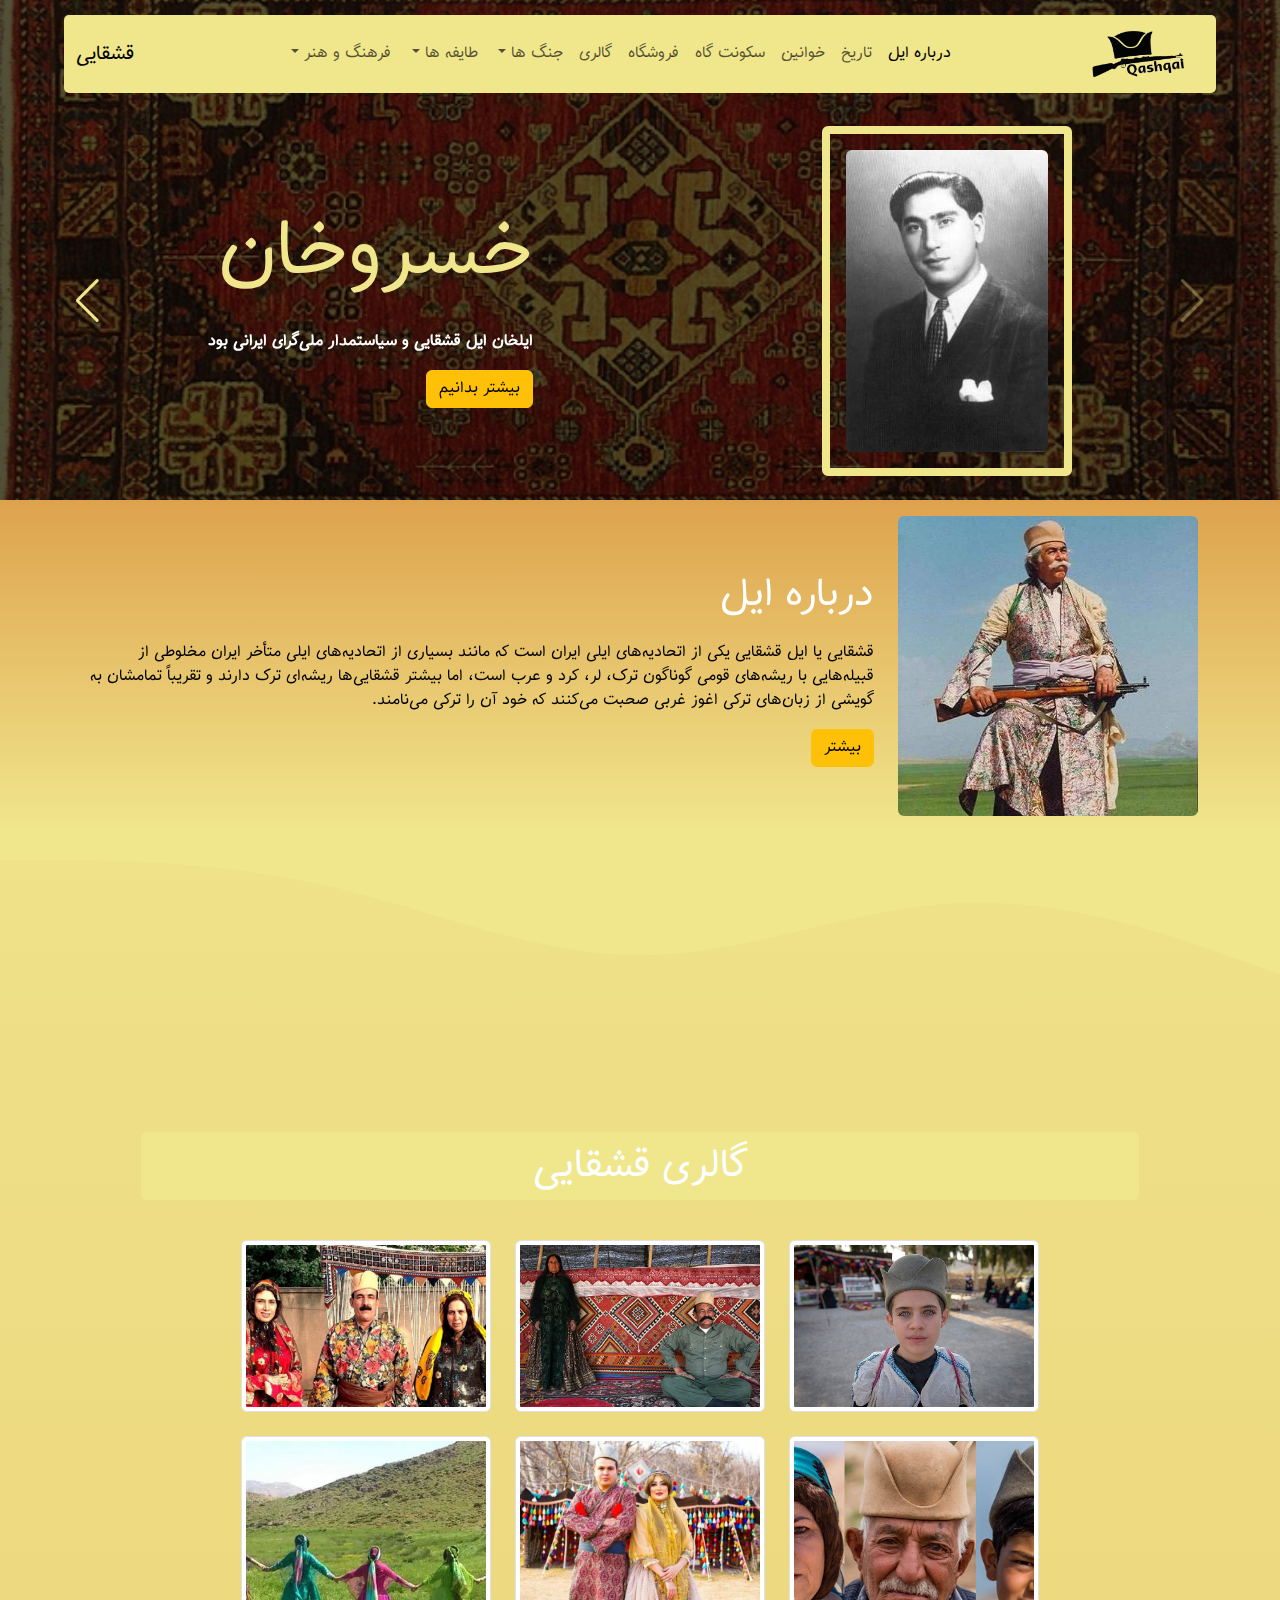
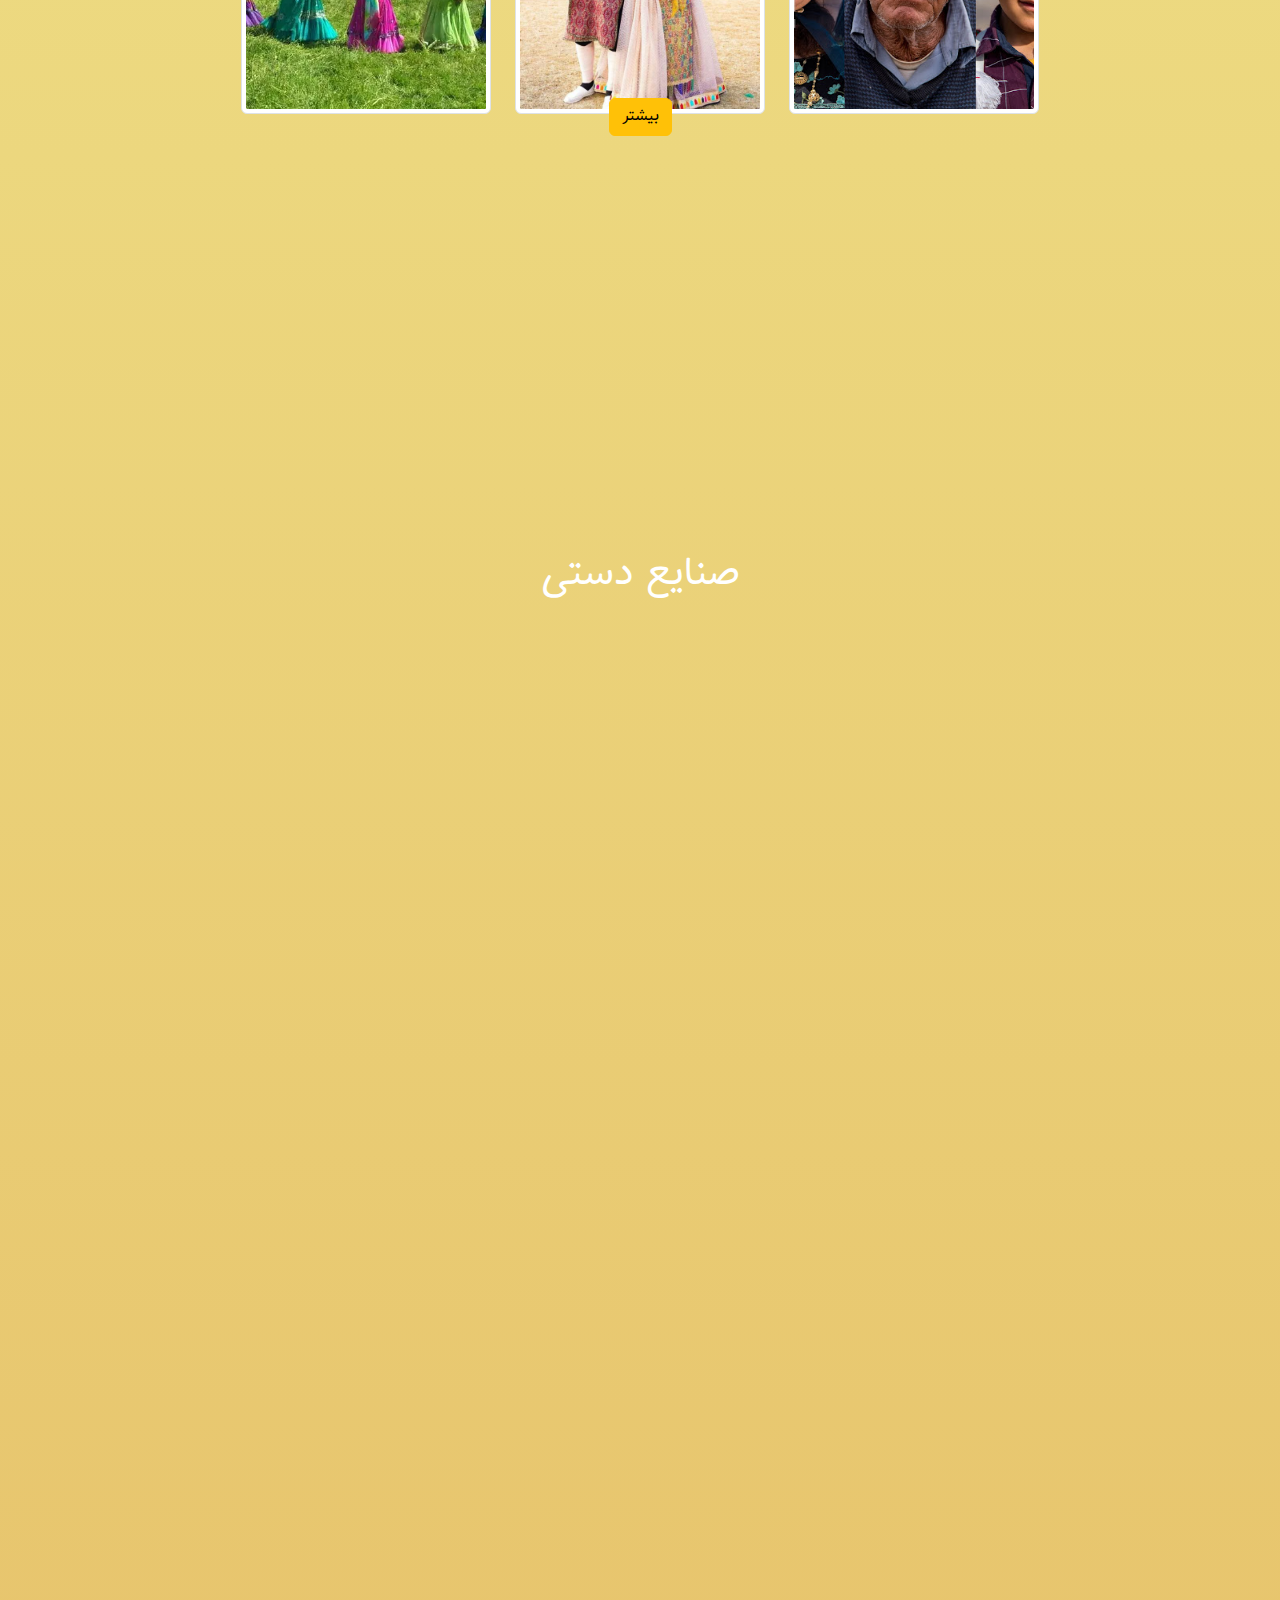
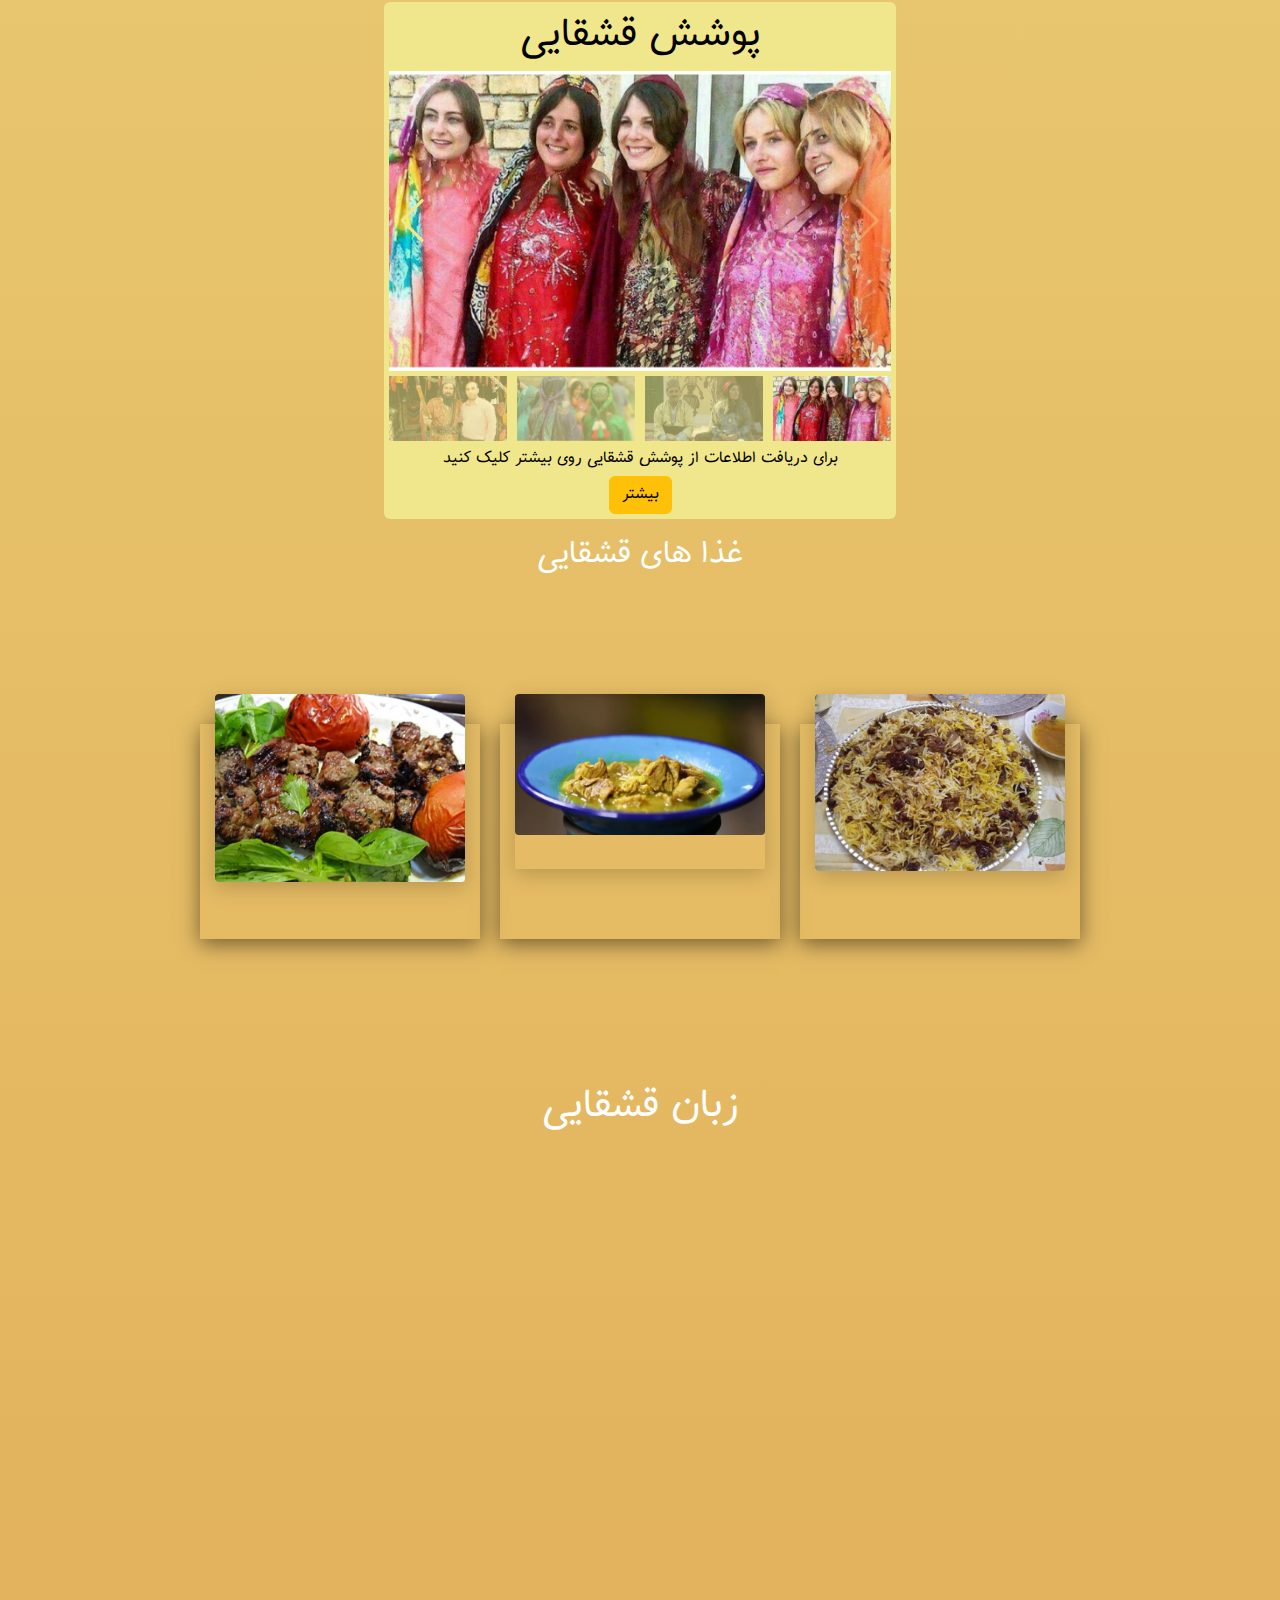
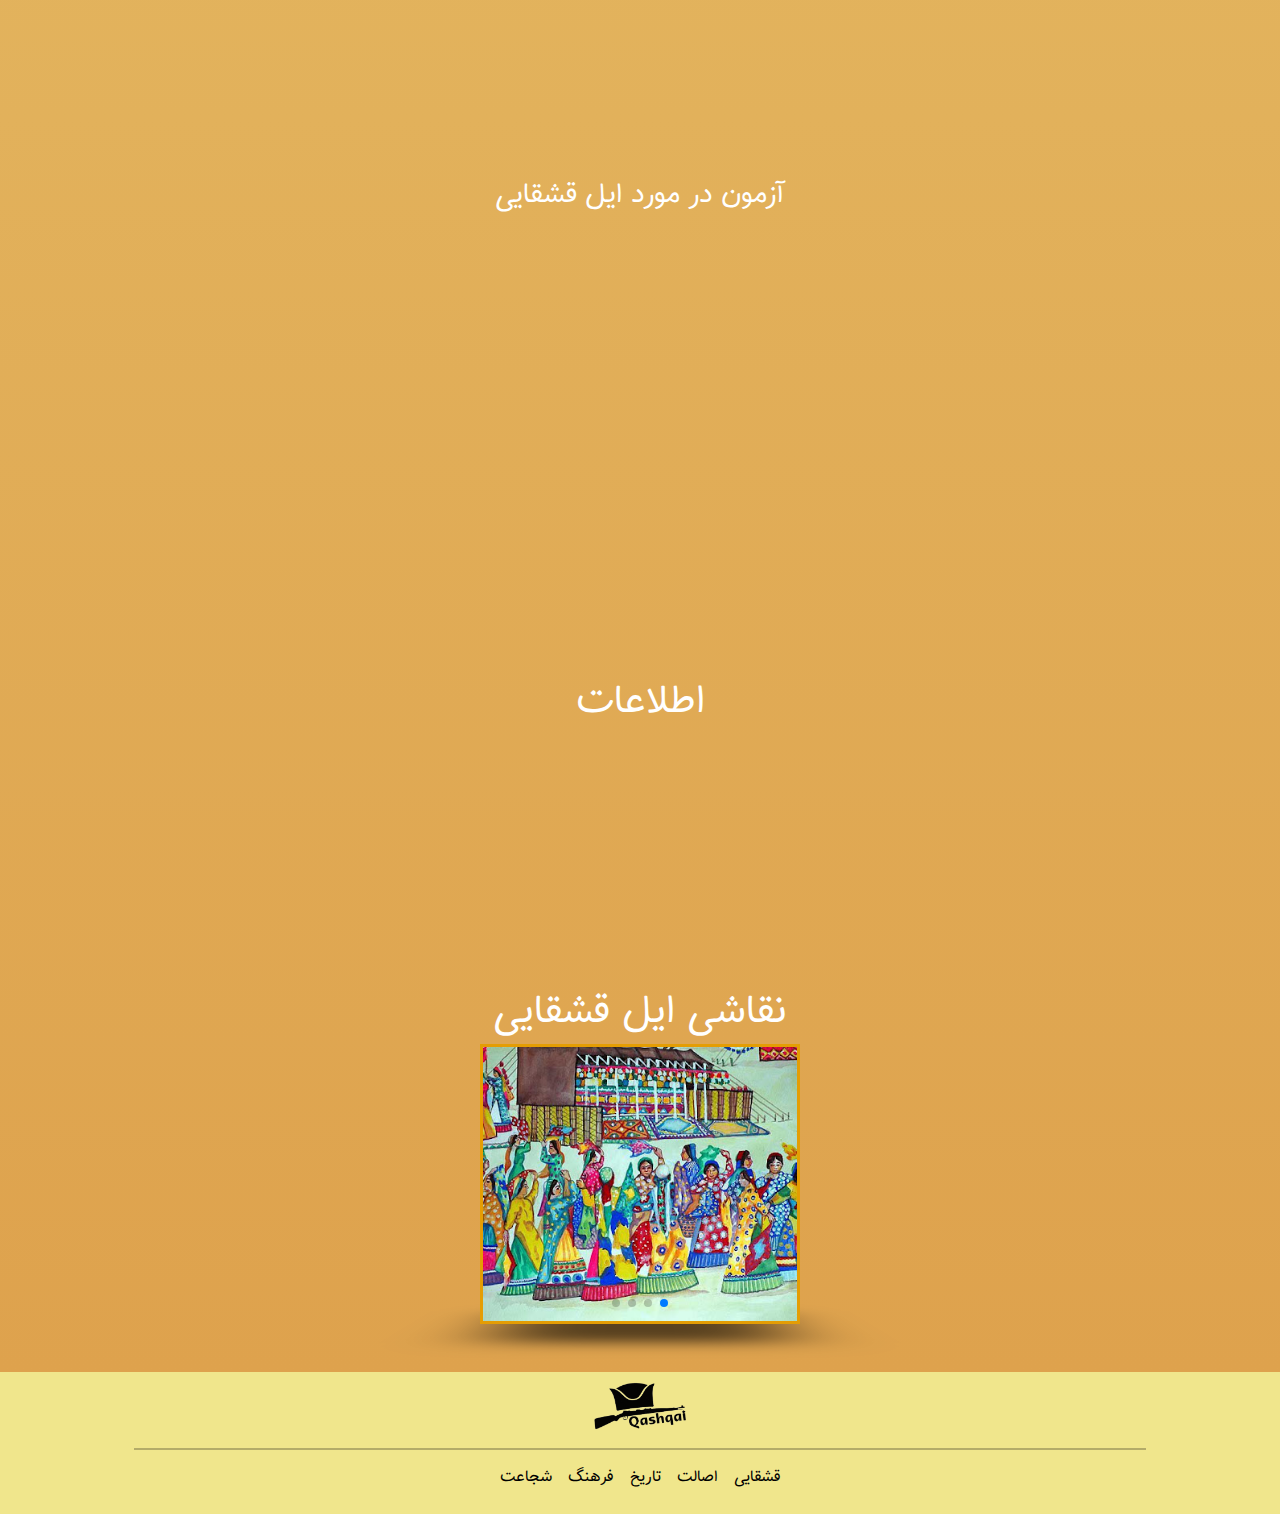
==== index.html @ 352320d5 "first commit" ====
<!DOCTYPE html>
<html lang="en">

<head>
    <meta charset="UTF-8">
    <meta name="viewport" content="width=device-width, initial-scale=1.0">
    <link rel="stylesheet" href="asset/css/lang.css">
    <link href="https://cdn.jsdelivr.net/npm/bootstrap@5.3.2/dist/css/bootstrap.min.css" rel="stylesheet">
    <link rel="stylesheet" href="asset/css/clan.css">
    <link rel="stylesheet" href="https://cdn.jsdelivr.net/npm/swiper@11/swiper-bundle.min.css" />
    <link rel="stylesheet" href="asset/css/main.css">
    <link href="https://unpkg.com/aos@2.3.1/dist/aos.css" rel="stylesheet">
    <link rel="stylesheet" href="asset/css/swiper-box.css">
    <title>Qashaia Blog</title>
    <style>

    </style>
</head>

<body dir="rtl">
    <div class="main d-flex flex-column">
        <header class="d-flex flex-column ">
            <nav class="navbar navbar-expand-lg">
                <div class="container-fluid">
                    <img src="asset/img/logo/nav-logo.png" class="navbar-brand" width="100px" alt="">
                    <button class="navbar-toggler" type="button" data-bs-toggle="offcanvas"
                        data-bs-target="#offcanvasNavbar">
                        <span class="navbar-toggler-icon"></span>
                    </button>
                    <div class="offcanvas offcanvas-end" id="offcanvasNavbar" style="width: 70%;">
                        <div class="offcanvas-header">
                            <h5 class="offcanvas-title">قشقایی</h5>
                            <button type="button" class="btn-close text-reset" data-bs-dismiss="offcanvas"></button>
                        </div>
                        <div class="offcanvas-body">
                            <ul class="navbar-nav justify-content-center flex-grow-1">
                                <li class="nav-item">
                                    <a class="nav-link active" href="#about">درباره ایل</a>
                                </li>
                                <li class="nav-item">
                                    <a class="nav-link" href="#khan">تاریخ</a>
                                </li>
                                <li class="nav-item">
                                    <a class="nav-link" href="#his">خوانین</a>
                                </li>
                                <li class="nav-item">
                                    <a class="nav-link" href="#map">سکونت گاه</a>
                                </li>
                                <li class="nav-item">
                                    <a class="nav-link" href="#map">فروشگاه</a>
                                </li>
                                <li class="nav-item">
                                    <a class="nav-link" href="#map">گالری</a>
                                </li>
                                <li class="nav-item dropdown">
                                    <a class="nav-link dropdown-toggle" href="#" role="button" data-bs-toggle="dropdown"
                                        aria-expanded="false">
                                        جنگ ها
                                    </a>
                                    <ul class="dropdown-menu">
                                        <li><a class="dropdown-item" href="#" data-bs-toggle="modal"
                                                data-bs-target="#myModal" onclick="mp(0)">خیزش پارس‌ها</a></li>
                                        <li><a class="dropdown-item" href="#" data-bs-toggle="modal"
                                                data-bs-target="#myModal" onclick="mp(1)">فتح لیدیه</a></li>
                                        <li><a class="dropdown-item" href="#" data-bs-toggle="modal"
                                                data-bs-target="#myModal" onclick="mp(2)">فتح بابل</a></li>
                                        <li><a class="dropdown-item" href="#" data-bs-toggle="modal"
                                                data-bs-target="#myModal" onclick="mp(3)">حمله به سکاها</a></li>
                                    </ul>
                                </li>
                                <li class="nav-item dropdown">
                                    <a class="nav-link dropdown-toggle" href="#" id="navbarDarkDropdownMenuLink"
                                        role="button" data-bs-toggle="dropdown" aria-expanded="false">
                                        طایفه ها
                                    </a>
                                    <ul class="dropdown-menu" aria-labelledby="navbarDarkDropdownMenuLink">
                                        <li><a class="dropdown-item" href="#">طایفه عمله</a></li>
                                        <li><a class="dropdown-item" href="#">طایفه دره شوری</a></li>
                                        <li><a class="dropdown-item" href="#">طایفه شش بلوکی</a></li>
                                        <li><a class="dropdown-item" href="#">طایفه فارسیمدان</a></li>
                                        <li><a class="dropdown-item" href="#">طایفه کشکولی بزرگ</a></li>
                                        <li><a class="dropdown-item" href="#">طایفه کشکولی کوچک</a></li>
                                        <li><a class="dropdown-item" href="#">طایفه قراچه</a></li>
                                    </ul>
                                </li>
                                <li class="nav-item dropdown">
                                    <a class="nav-link dropdown-toggle" href="#" id="navbarDarkDropdownMenuLink"
                                        role="button" data-bs-toggle="dropdown" aria-expanded="false">
                                        فرهنگ و هنر
                                    </a>
                                    <ul class="dropdown-menu" aria-labelledby="navbarDarkDropdownMenuLink">
                                        <li><a class="dropdown-item" href="#">صنایع دستی</a></li>
                                        <li><a class="dropdown-item" href="#">پوشش</a></li>
                                        <li><a class="dropdown-item" href="#">موسیقی</a></li>
                                        <li><a class="dropdown-item" href="#">غذا</a></li>
                                        <li><a class="dropdown-item" href="#">ادبیات</a></li>
                                    </ul>
                                </li>
                            </ul>

                        </div>
                    </div>
                    <a class="navbar-brand nav_text" href="">قشقایی</a>

                </div>
            </nav>
            <div class="nav_about ">
                <div class="swiper headSwiper">
                    <div class="swiper-wrapper">
                    </div>
                    <div class="swiper-button-next"></div>
                    <div class="swiper-button-prev"></div>
                </div>
            </div>
        </header>
        <article>
            <div class="about container-fluid d-flex justify-content-center p-3 text-white align-items-center gap-4">
                <div data-aos="fade-right" data-aos-duration="3000"
                    class="container d-flex justify-content-center  text-white align-items-center gap-4">
                    <img src="asset/img/bg/aboutPhoto.jpg" width="300px" class="rounded" alt="">
                    <div>
                        <p class="fs-1">درباره ایل</p>
                        <p class="text-black">قشقایی یا ایل قشقایی یکی از اتحادیه‌های ایلی ایران است که مانند بسیاری از
                            اتحادیه‌های ایلی
                            متأخر
                            ایران مخلوطی از قبیله‌هایی با ریشه‌های قومی گوناگون ترک، لر، کرد و عرب است، اما بیشتر
                            قشقایی‌ها
                            ریشه‌ای ترک دارند و تقریباً تمامشان به گویشی از زبان‌های ترکی اغوز غربی صحبت می‌کنند که خود
                            آن
                            را
                            ترکی می‌نامند.</p>
                        <a href="" class="btn btn-warning">بیشتر</a>
                    </div>
                </div>
            </div>
            <svg xmlns="http://www.w3.org/2000/svg" viewBox="0 0 1440 320">
                <path fill="#f0e68c" fill-opacity="1"
                    d="M0,32L60,32C120,32,240,32,360,58.7C480,85,600,139,720,138.7C840,139,960,85,1080,80C1200,75,1320,117,1380,138.7L1440,160L1440,0L1380,0C1320,0,1200,0,1080,0C960,0,840,0,720,0C600,0,480,0,360,0C240,0,120,0,60,0L0,0Z">
                </path>
            </svg>
            <div class="d-flex flex-column align-items-center gap-4 p-3">
                <p class="gallery-text fs-1 text-center text-white p-1 rounded">گالری قشقایی</p>
                <div class="gallery d-flex justify-content-center gap-4 flex-wrap wrap">
                    <img src="asset/img/gallery/img1.jpg" class="img-thumbnail object-fit-cover" width="250px" />
                    <img src="asset/img/gallery/img2.jpg" class="img-thumbnail object-fit-cover" width="250px" />
                    <img src="asset/img/gallery/img3.jpeg" class="img-thumbnail object-fit-cover" width="250px" />
                    <img src="asset/img/gallery/img4.jpg" class="img-thumbnail object-fit-cover" width="250px" />
                    <img src="asset/img/gallery/img5.jpg" class="img-thumbnail object-fit-cover" width="250px" />
                    <img src="asset/img/gallery/img6.webp" class="img-thumbnail object-fit-cover" width="250px" />
                </div>
                <a href="" class="btn btn-warning btnGallery">بیشتر</a>
            </div>
            <div class="rounded d-flex flex-column align-items-center gap-4 p-3">
                <div id="historic" data-aos="fade-down-left"
                    class="container d-flex justify-content-center  text-white align-items-center gap-4">
                    <img src="asset/img/bg/history.gif" width="300px" height="300px" class="rounded object-fit-cover"
                        alt="">
                    <div>
                        <p class="fs-1">تاریخچه قشقایی</p>
                        <p class="text-black">خاستگاه قشقایی‌ها عموماً بر این باورند که اجدادشان به عنوان قراولان لشکر
                            هلاکوخان و تیمور از ترکستان به ایران آمده‌اند. در حالی که ورودشان در زمان مهاجرت‌های بزرگ
                            قبیله‌ای قرن یازدهم میلادی محتمل‌تر است. همه گمانه‌ها در این که ایشان پیش از ورودشان به
                            فارس، مدتی در شمال غربی ایران حضور داشته‌اند متفق‌اند.</p>
                        <a href="" class="btn btn-warning">بیشتر</a>
                    </div>
                </div>
            </div>
            <div class="d-flex flex-column align-items-center gap-4 p-3">
                <p class="fs-1 text-center text-white p-1 rounded">صنایع دستی</p>
                <div class="hands d-flex justify-content-center gap-4 flex-wrap wrap">

                </div>
            </div>
            <section class="" dir="ltr">
                <div class="container py-4" data-aos="flip-down" data-aos-duration="3000">
                    <h1 class="h1 text-center" id="pageHeaderTitle">طایفه ها</h1>

                    <article class="postcard text-black">
                        <a class="postcard__img_link" href="asset/img/bg/amalehPhoto.jpg">
                            <img class="postcard__img" src="asset/img/bg/amalehPhoto.jpg" alt="Image Title" />
                        </a>
                        <div class="postcard__text">
                            <h1 class="postcard__title blue">طایفه عمله</h1>
                            <div class="postcard__subtitle small">
                                <time datetime="2020-05-25 12:00:00">
                                    <i class="fas fa-calendar-alt mr-2"></i>قشقایی با اصالت
                                </time>
                            </div>
                            <div class="postcard__bar"></div>
                            <div class="postcard__preview-txt">طایفه عمله حدود ۱۵۰ سال پیش توسط مرتضی قلی خان قشقایی،
                                ایل بیگی
                                قشقایی‌ها، به وجود آمد. بدین ترتیب که از میان ۶۰ هزار خانوار قشقایی، دو هزار خانوار را
                                که از نظر
                                مالی بالاتر از دیگران بودند انتخاب کرده و آن‌ها را عمله نامید و از این دو هزار خانوار
                                ۲۰۰۰ نفر
                                مسلح، زبده و آماده تدارک دید که گارد جاویدان قشقایی نام داشت.</div>
                            <ul class="postcard__tagbox">
                                <li class="tag__item"><i class="fas fa-tag mr-2"></i>توضیح</li>
                                <li class="tag__item"><i class="fas fa-clock mr-2"></i>وبلاگ</li>
                                <li class="tag__item play">
                                    <a href="#"><i class="fas fa-play mr-2"></i>بیشتر</a>
                                </li>
                            </ul>
                        </div>
                    </article>
                </div>
            </section>
            <div class="cloth rounded d-flex flex-column align-items-center justify-content-center">
                <p class="h1 text-black p-1 text-center">پوشش قشقایی</p>
                <div class="swiper clothesSwiper">
                    <div class="swiper-wrapper">
                        <div class="swiper-slide">
                            <img src="asset/img/cloth/wemon1.jpg" />
                        </div>
                        <div class="swiper-slide">
                            <img src="asset/img/cloth/both1.jpg" />
                        </div>
                        <div class="swiper-slide">
                            <img src="asset/img/cloth/wemon2.jpg" />
                        </div>
                        <div class="swiper-slide">
                            <img src="asset/img/cloth/men2.jpg" />
                        </div>
                        <div class="swiper-slide">
                            <img src="asset/img/cloth/men1.jpg" />
                        </div>
                        <div class="swiper-slide">
                            <img src="asset/img/cloth/men4.jpg" />
                        </div>
                        <div class="swiper-slide">
                            <img src="asset/img/cloth/men3.jpg" />
                        </div>
                        <div class="swiper-slide">
                            <img src="asset/img/cloth/wemon5.jpg" />
                        </div>
                        <div class="swiper-slide">
                            <img src="asset/img/cloth/both2.jpg" />
                        </div>
                        <div class="swiper-slide">
                            <img src="asset/img/cloth/wemon3.jpg" />
                        </div>
                    </div>
                    <div class="swiper-button-next"></div>
                    <div class="swiper-button-prev"></div>
                </div>
                <div thumbsSlider="" class="swiper swiperThum">
                    <div class="swiper-wrapper">
                        <div class="swiper-slide">
                            <img src="asset/img/cloth/wemon1.jpg" />
                        </div>
                        <div class="swiper-slide">
                            <img src="asset/img/cloth/both1.jpg" />
                        </div>
                        <div class="swiper-slide">
                            <img src="asset/img/cloth/wemon2.jpg" />
                        </div>
                        <div class="swiper-slide">
                            <img src="asset/img/cloth/men2.jpg" />
                        </div>
                        <div class="swiper-slide">
                            <img src="asset/img/cloth/men1.jpg" />
                        </div>
                        <div class="swiper-slide">
                            <img src="asset/img/cloth/men4.jpg" />
                        </div>
                        <div class="swiper-slide">
                            <img src="asset/img/cloth/men3.jpg" />
                        </div>
                        <div class="swiper-slide">
                            <img src="asset/img/cloth/wemon5.jpg" />
                        </div>
                        <div class="swiper-slide">
                            <img src="asset/img/cloth/both2.jpg" />
                        </div>
                        <div class="swiper-slide">
                            <img src="asset/img/cloth/wemon3.jpg" />
                        </div>
                    </div>
                </div>
                <p class="h6 mt-2 text-black">برای دریافت اطلاعات از پوشش قشقایی روی بیشتر کلیک کنید</p>
                <a href="" class="btn btn-warning ">بیشتر</a>
            </div>
            <p class="h2 text-center mt-3">غذا های قشقایی</p>
            <div class="container foodCon d-flex  align-items-center justify-content-center  flex-wrap">
                <div class="cards d-flex  flex-column">
                    <div class='imgContainer'>
                        <img src='asset/img/food/laiPolo.jpg'>
                    </div>
                    <div class="content">
                        <h2>لایی پلو</h2>
                        <p>لای پلو قشقایی یکی از پلو های بسیار خوشمزه و سنتی ایرنی اصیل می باشد که می توانید به سادگی در
                            خانه تهیه کنید. شما می توانید برای تهیه این پلو می توانید از قسمت های مختلف گوشت استفاده
                            کنید و آن راحتی برای تنوع غذایی تهیه کنید.</p>
                        <a href="" class="btn btn-warning">بیشتر</a>
                    </div>
                </div>
                <div class="cards d-flex  flex-column">
                    <div class='imgContainer'>
                        <img src='asset/img/food/bozGhormeh.jpg'>
                    </div>
                    <div class="content">
                        <h2>بوز قرمه</h2>
                        <p>بوز قورمه یک غذای سنتی ایل قشقایی است که به طور کامل از گروشت گوسفند یا بز (کهره یا بره) پخته
                            می‌شود. این غذای سنتی در واقه یک غذای اشرافی به حساب می‌آید و در مراسم مهم طبخ می‌گردد.
                        </p>
                        <a href="" class="btn btn-warning">بیشتر</a>
                    </div>
                </div>
                <div class="cards d-flex  flex-column">
                    <div class='imgContainer'>
                        <img src='asset/img/food/alaSikh.jpg'>
                    </div>
                    <div class="content">
                        <h2>الا سیخ</h2>
                        <p>این کباب که معمولا گوشت بره و بعضا بزغاله را به صورت کنجه های ریز در می اورند و بر روی زغال
                            طبخ می کنند و بعد از اینکه گوشتها تا حدودی پختند یه لایه نازک چربی هم بر روی سیخ می کشند</p>
                        <a href="" class="btn btn-warning">بیشتر</a>
                    </div>
                </div>
            </div>
            <p class="h1 text-center">زبان قشقایی</p>
            <div class="wraps animate pop" dir="ltr" data-aos="fade-up" data-aos-duration="2000">
                <div class="overlay">
                    <div class="overlay-content animate slide-left delay-2">
                        <h1 class="animate slide-left pop delay-4 h2">قشقایی</h1>
                        <p class="animate slide-left pop delay-5" style="color: white; margin-bottom: 2.5rem;">قشقایی
                            <em>دیلی</em>
                        </p>
                    </div>
                    <div class="image-content animate slide delay-5"></div>
                    <div class="dots animate">
                        <div class="dot animate slide-up delay-6"></div>
                        <div class="dot animate slide-up delay-7"></div>
                        <div class="dot animate slide-up delay-8"></div>
                    </div>
                </div>
                <div class="text text-black" dir="rtl">
                    <p>
                        <span class="h4">زبان قشقایی</span>
                        <br>
                        زبان قشقایی، زبانی از شاخه اوغوز جنوبی خانواده زبان‌های ترکی است که قشقایی‌ها بدان گفتگو
                        می‌کنند.[۱] کوالسکی این زبان را نزدیک‌ترین زبان به ترکی خراسانی و ترکی آذربایجانی دانسته‌است.
                        این موضوع به شکل‌های گوناگون توسط آنه ماری ون‌گابن و گرهارد دوئرفر نیز بیان شده‌است اما کی.اچ.
                        منگز این زبان را بیشتر به ترکی عثمانی شبیه می‌داند.

                        در قشقایی مصوت‌های i, e, ä, a, å, ï, u, ü, o, ö و صامت‌های p, b, m, f, v, t, d, n, s, z, š, ž,
                        č, ۳˘, k, g, q, γ, χ, ŋ, l, r, h موجودند. در واژگان قشقایی تأثیر زبان فارسی مشخص است، در متون
                        جمع‌آوری شده توسط دوئرفر و همکارانش از فیروزآباد دخیل‌های فراوان عربی دیده می‌شود. واژگان حکومتی
                        و نظامی مانند پاسبان، پیکان و شاه بیشتر از فارسی وارد این زبان شده‌اند. قاموس دینی بیشتر ریشه
                        عربی دارد اما از فارسی وارد این زبان شده‌اند و ویژگی‌های فارسی‌شان را حفظ کرده‌اند. واژگان پزشکی
                        نیز تحت تأثیر فارسی است مانند بیمار، درد و دارو.
                    </p>
                    <p>
                        <span class="h4">گویش وران قشقایی</span>
                        <br>
                        دانشنامه اتنولوگ در سال ۲۰۱۶ میلادی سخنوران زبان قشقایی را حدود ۹۵۹ هزار نفر تخمین زده است.[۳]
                        در سال ۱۹۸۶ کتابخانه کنگره سخنوران قشقایی را حدود نیم میلیون نفر برآورد کرده است.[۴] در آخرین
                        سرشماری جمعیت عشایری سازمان آمار ایران در سال ۱۳۸۷ جمعیت قشقایی‌های کوچرو مستقر در استان‌های
                        فارس، بوشهر، اصفهان و چهارمحال و بختياري، ۱۱۲ هزار و ۴۳۰ نفر برآورد شده است.[۵]

                        بنا به یک پژوهش، در فیروزآباد افراد قشقایی در همه سنین از زبان مادری در حوزه‌های دوستانه و
                        خانوادگی استفاده می‌نمایند، اما در شیراز افراد زیر بیست سال خانواده‌های ترک‌زبان تمایل چندانی به
                        استفاده از زبان مادری ندارند. در شیراز در حوزه‌های مختلف، زبان غالب فارسی است و در موقعیت‌های
                        غیررسمی در بعضی از مواقع زبان مادری استفاده می‌شود، در صورتی که در فیروزآباد در شرایط مشابه ترکی
                        ترجیح داده می‌شود. ترکی در شیراز به‌شدت تحت تأثیر فارسی است و زبان قشقایی در میان جوانان به
                        تدریج در حال از دست دادن کاربری‌اش است
                    </p>
                    <p>
                        <span class="h4">منطقه گویشوران</span>
                        <br>
                        ١- استان فارس به عنوان مرکز ایل قشقایی شامل شهرهای: فیروزآباد، شیراز، آباده، اقلید، مرودشت،
                        خرم‌بید، سپیدان، زرین‌دشت، کوهچنار، کوار، فراشبند، قیر و کارزین، خنج، کازرون، و بخش‌هایی از
                        ممسنی[۷]، لارستان و لامرد
                        <br>
                        ٢- استان چهارمحال و بختیاری شامل شهرهای: شهرکیان، طاقانک، بارده، بن، سامان، هوره، یان چشمه،
                        سفیددشت، فرادنبه، بلداجی، سودجان، جونقان ، نقنه و هرچگان
                        <br>
                        ٣-استان اصفهان شامل شهرهای: زرین شهر، چادگان، سمیرم، دهاقان، فتح‌آباد و شهرضا
                        <br>
                        ٤-استان خوزستان:بخشی از هفتکل
                        <br>
                        ٥-استان کهگیلویه و بویراحمد.بخشی از گچساران
                        <br>
                        ٦-استان بوشهر: بخشی دشتستان، دشتی[۸]
                        <br>
                        ٧-استان مرکزی :بخشی شازند
                    </p>
                </div>
            </div>
            <div>
                <p class="h3 text-center">آزمون در مورد ایل قشقایی</p>
                <quiz-box data-aos="zoom-out-down" data-aos-anchor-placement="top-center"
                    data-aos-duration="3000"></quiz-box>
            </div>
            <div class="p-2">
                <p class="h1 text-center">اطلاعات</p>
                <div class="container boxNum p-3 mb-3 mt-3 d-flex justify-content-around flex-wrap rounded"
                    data-aos="zoom-out-down" dir="ltr">
                    <num-box img="asset/img/icon/icons8-population-64.png" title="جمعیت" num="2,000,000"></num-box>
                    <num-box img="asset/img/icon/speakers.png" title="سخنوران" num="1,000,000"></num-box>
                    <num-box img="asset/img/icon/ashayer.png" title="عشایر" num="60,000"></num-box>
                    <num-box img="asset/img/icon/family.png" title="خانوار" num="400,000"></num-box>
                </div>
            </div>
            <div class="art pb-5">
                <p class="h1 text-center mb-2">نقاشی ایل قشقایی</p>
                <div class="swiper swiperBox">
                    <div class="swiper-wrapper">
                        <div class="swiper-slide">
                            <img src="asset/img/art/img1.jpg" />
                        </div>
                        <div class="swiper-slide">
                            <img src="asset/img/art/img2.jpg" />
                        </div>
                        <div class="swiper-slide">
                            <img src="asset/img/art/img3.jpg" />
                        </div>
                        <div class="swiper-slide">
                            <img src="asset/img/art/img4.jpg" />
                        </div>
                    </div>
                    <div class="swiper-pagination"></div>
                </div>
            </div>
        </article>


        <footer class="d-flex flex-column justify-content-center align-items-center p-2">
            <img src="asset/img/logo/nav-logo.png" width="100px" alt="">
            <hr width="80%" style=" border: 1px solid black;">
            <div class="d-flex justify-content-center flex-wrap text-black gap-3">
                <p>قشقایی</p>
                <p>اصالت</p>
                <p>تاریخ</p>
                <p>فرهنگ</p>
                <p>شجاعت</p>
            </div>
        </footer>


    </div>
    <script type="module" src="asset/js/api.js"></script>
    <script type="module" src="asset/js/script.js"></script>
    <script src="https://cdn.jsdelivr.net/npm/swiper@11/swiper-bundle.min.js"></script>
    <script src="https://cdn.jsdelivr.net/npm/bootstrap@5.3.2/dist/js/bootstrap.bundle.min.js"></script>
    <script src="https://unpkg.com/aos@2.3.1/dist/aos.js"></script>
    <script>
        AOS.init();
        let swiperBox = new Swiper(".swiperBox", {
            effect: "cube",
            autoplay: {
                delay: 4000,
                disableOnInteraction: false,
            },
            grabCursor: true,
            cubeEffect: {
                shadow: true,
                slideShadows: true,
                shadowOffset: 20,
                shadowScale: 0.94,
            },
            pagination: {
                el: ".swiper-pagination",
            },
        });
        let clothThumb = new Swiper(".swiperThum", {
            spaceBetween: 10,
            slidesPerView: 4,
            freeMode: true,
            watchSlidesProgress: true,
        });
        let clothSwiper = new Swiper(".clothesSwiper", {
            spaceBetween: 10,
            navigation: {
                nextEl: ".swiper-button-next",
                prevEl: ".swiper-button-prev",
            },
            thumbs: {
                swiper: clothThumb,
            },
        });
        let swiper = new Swiper(".headSwiper", {
            centeredSlides: true,
            autoplay: {
                delay: 4000,
                disableOnInteraction: false,
            },
            slidesPerView: 1,
            keyboard: {
                enabled: true,
            },

            navigation: {
                nextEl: ".swiper-button-next",
                prevEl: ".swiper-button-prev",
            },
            grabCursor: true,
        });
    </script>
</body>

</html>
---- asset/css/lang.css ----
.wraps h1 {
    
    text-align: center;
    color: white;
}

.wraps p {
    font-size: max(10pt, 2.5vmin);
    line-height: 1.4;
    color: #0e390e;
    margin-bottom: 1.5rem;
}

.wraps {
    display: flex;
    flex-wrap: nowrap;
    justify-content: space-between;
    width: 85vmin;
    height: 65vmin;
    margin: 2rem auto;
    border: 8px solid;
    border-image: linear-gradient(-50deg,
            rgba(222, 162, 77, 1),
            #f0e68c,
            #e2d450,
            rgba(222, 162, 77, 1),
            rgb(255, 232, 158),
            #f0e68c,
            rgba(222, 162, 77, 1)) 1;
    transition: 0.3s ease-in-out;
    position: relative;
    overflow: hidden;
}

.overlay {
    position: relative;
    display: flex;
    width: 100%;
    height: 100%;
    padding: 1rem 0.75rem;
    background: #db9d29;
    transition: 0.4s ease-in-out;
    z-index: 1;
}

.overlay-content {
    display: flex;
    flex-direction: column;
    justify-content: space-between;
    width: 15vmin;
    height: 100%;
    padding: 0.5rem 0 0 0.5rem;
    border: 3px solid;
    border-image: linear-gradient(to bottom,
            #fff645 5%,
            #e2d450 35% 65%,
            #fff645 95%) 0 0 0 100%;
    transition: 0.3s ease-in-out 0.2s;
    z-index: 1;
}

.image-content {
    position: absolute;
    top: 0;
    right: 0;
    width: 60vmin;
    height: 100%;
    background-image: url("../img/bg/langBg.jpg");

    background-size: cover;
    transition: 0.3s ease-in-out;
    /* border: 1px solid green; */
}

.inset {
    max-width: 50%;
    margin: 0.25em 1em 1em 0;
    border-radius: 0.25em;
    float: left;
}

.dots {
    position: absolute;
    bottom: 1rem;
    right: 2rem;
    display: flex;
    flex-direction: row;
    justify-content: space-around;
    align-items: center;
    width: 55px;
    height: 4vmin;
    transition: 0.3s ease-in-out 0.3s;
}

.dot {
    width: 14px;
    height: 14px;
    background: yellow;
    border: 1px solid #f0e68c;
    border-radius: 50%;
    transition: 0.3s ease-in-out 0.3s;
}

.text {
    position: absolute;
    top: 0;
    right: 0;
    width: 60vmin;
    height: 100%;
    padding: 3vmin 4vmin;
    background: #fff;
    box-shadow: inset 1px 1px 15px 0 rgba(0 0 0 / 0.4);
    overflow-y: scroll;
}

.wraps:hover .overlay {
    transform: translateX(-60vmin);
}

.wraps:hover .image-content {
    width: 30vmin;
}

.wraps:hover .overlay-content {
    border: none;
    transition-delay: 0.2s;
    transform: translateX(60vmin);
}

.wraps:hover .dots {
    transform: translateX(1rem);
}

.wraps:hover .dots .dot {
    background: white;
}

/* Animations and timing delays */
.animate {
    animation-duration: 0.7s;
    animation-timing-function: cubic-bezier(0.26, 0.53, 0.74, 1.48);
    animation-fill-mode: backwards;
}

/* Pop In */
.pop {
    animation-name: pop;
}

@keyframes pop {
    0% {
        opacity: 0;
        transform: scale(0.5, 0.5);
    }

    100% {
        opacity: 1;
        transform: scale(1, 1);
    }
}

/* Slide In */
.slide {
    animation-name: slide;
}

@keyframes slide {
    0% {
        opacity: 0;
        transform: translate(4em, 0);
    }

    100% {
        opacity: 1;
        transform: translate(0, 0);
    }
}

/* Slide Left */
.slide-left {
    animation-name: slide-left;
}

@keyframes slide-left {
    0% {
        opacity: 0;
        transform: translate(-40px, 0);
    }

    100% {
        opacity: 1;
        transform: translate(0, 0);
    }
}

.slide-up {
    animation-name: slide-up;
}

@keyframes slide-up {
    0% {
        opacity: 0;
        transform: translateY(3em);
    }

    100% {
        opacity: 1;
        transform: translateY(0);
    }
}

@media screen and (max-width: 769px) {
    .wraps {
        width: 95%;
    }

    .wraps:hover .overlay-content {
        width: 20%;
    }
}
---- asset/css/clan.css ----
/* This pen */
body {

  font-size: 16px;
  color: #ffffff;
  text-rendering: optimizeLegibility;
  font-weight: initial;
}



a,
a:hover {
  text-decoration: none;
  transition: color 0.3s ease-in-out;
}

#pageHeaderTitle {
  margin: 2rem 0;
  text-transform: uppercase;
  text-align: center;
  font-size: 2.5rem;
}

.postcard {
  display: flex;
  flex-wrap: wrap;
  box-shadow: 0 4px 21px -12px rgba(0, 0, 0, 0.66);
  border-radius: 10px;
  margin: 0 0 2rem 0;
  overflow: hidden;
  position: relative;
  color: #ffffff;
}

.postcard .t-dark {
  color: #18151f;
}

.postcard a {
  color: inherit;
}

.postcard h1,
.postcard .h1 {
  margin-bottom: 0.5rem;
  font-weight: 500;
  line-height: 1.2;
}

.postcard .small {
  font-size: 80%;
}

.postcard .postcard__title {
  font-size: 1.75rem;
}

.postcard .postcard__img {
  max-height: 180px;
  width: 100%;
  object-fit: cover;
  position: relative;
}

.postcard .postcard__img_link {
  display: contents;
}

.postcard .postcard__bar {
  width: 50px;
  height: 10px;
  margin: 10px 0;
  border-radius: 5px;
  /* background-color: #424242; */
  transition: width 0.2s ease;
}

.postcard .postcard__text {
  padding: 1.5rem;
  position: relative;
  display: flex;
  flex-direction: column;
  direction: rtl;
}

.postcard .postcard__preview-txt {
  overflow: hidden;
  text-overflow: ellipsis;
  text-align: justify;
  height: 100%;
}

.postcard .postcard__tagbox {
  display: flex;
  flex-flow: row wrap;
  font-size: 14px;
  margin: 20px 0 0 0;
  padding: 0;
  justify-content: center;
}

.postcard .postcard__tagbox .tag__item {
  display: inline-block;
  background: rgba(83, 83, 83, 0.4);
  border-radius: 3px;
  padding: 2.5px 10px;
  margin: 0 5px 5px 0;
  cursor: default;
  user-select: none;
  transition: background-color 0.3s;
}

.postcard .postcard__tagbox .tag__item:hover {
  background-color: #f0e68c;
}

.postcard::before {
  content: "";
  position: absolute;
  top: 0;
  right: 0;
  bottom: 0;
  left: 0;
  background: #f0e68c;
  /* background-image: linear-gradient(-70deg, #424242, transparent 50%); */
  opacity: 1;
  border-radius: 10px;
}

.postcard:hover .postcard__bar {
  width: 100px;
}

@media screen and (min-width: 769px) {
  .postcard {
    flex-wrap: inherit;
  }

  .postcard .postcard__title {
    font-size: 2rem;
  }

  .postcard .postcard__tagbox {
    justify-content: start;
  }

  .postcard .postcard__img {
    max-width: 300px;
    max-height: 100%;
    transition: transform 0.3s ease;
  }

  .postcard .postcard__text {
    padding: 3rem;
    width: 100%;
  }

  .postcard .media.postcard__text:before {
    content: "";
    position: absolute;
    display: block;
    background-color: transparent;
    top: -20%;
    height: 130%;
    width: 55px;
  }

  .postcard:hover .postcard__img {
    transform: scale(1.1);
  }

  .postcard:nth-child(2n+1) {
    flex-direction: row;
  }

  .postcard:nth-child(2n+0) {
    flex-direction: row-reverse;
  }

  .postcard:nth-child(2n+1) .postcard__text::before {
    left: -12px !important;
    transform: rotate(4deg);
  }

  .postcard:nth-child(2n+0) .postcard__text::before {
    right: -12px !important;
    transform: rotate(-4deg);
  }
}

@media screen and (min-width: 1024px) {
  .postcard__text {
    padding: 2rem 3.5rem;
  }

  .postcard__text:before {
    content: "";
    position: absolute;
    display: block;
    top: -20%;
    height: 130%;
    width: 55px;
    background: #f0e68c;
    z-index: 100;
  }

}

.postcard__bar {
  background-color: rgba(222, 162, 77, 1);
}
---- asset/css/main.css ----
@font-face {
    font-family: tanha;
    src: url(../font/Tanha.woff);
}

* {
    font-family: tanha;
    margin: 0;
    padding: 0;

}
body{
    overflow-x: hidden;
}
.boxNum{
    background-color: #f0e68c;
}
.jumbotron {
    color: #2c3e50;
    background-color: #ecf0f1;
    border: 1px solid #D6DBDF;
    margin-top: 10px;
}

article {
    background: linear-gradient(180deg, rgba(240, 230, 140, 1) 0%, rgba(222, 162, 77, 1) 100%);
}

.btnGallery {
    position: relative;
    top: -40px;
}

.gallery-text {
    width: 80%;
    background: #f0e68c;
}

.HandicraftsCard {
    background-color: #f0e68c;
}

.HandicraftsCards {
    width: 18rem;
}

.gallery {
    position: relative;
    width: 80%;
}

header {
    height: 500px;
    width: 100%;
    background-color: #53513a;
    background-image: url(../img/bg/carpet.jpg);
    background-blend-mode: multiply;
    background-position: center;
    background-size: cover;
}

nav {
    border-radius: 5px;
    width: 90%;
    background: #f0e68c;
    margin: auto;
    margin-top: 15px;
}

.about {
    background: linear-gradient(180deg, rgba(222, 162, 77, 1) 0%, rgba(240, 230, 140, 1) 100%);
}

.main{
    width: 100%;
    overflow-x: hidden;
}

.nav_about {
    width: 90%;
    margin: auto;
}

.nav_photo {
    width: 250px;
    height: 350px;
    border: 8px solid #f0e68c;
}

footer{
    background-color: #f0e68c;
}
.nav_photo img {
    object-fit: cover;
}

.header-info p {
    color: #f0e68c;
    font-size: 80px;
}

.swiper {
    width: 100%;
}

.swiper-wrapper {
    width: 100%;
}

.swiper-slide {
    width: 100%;
}

.swiper-button-prev {
    color: #f0e68c;
}

.swiper-button-next {
    color: #f0e68c;
}

.dropdown ul {
    background: #f0e68c;
    color: black;
}

/* .swiper-slide {
    text-align: center;
    font-size: 18px;
    background: #fff;
    display: flex;
    justify-content: center;
    align-items: center;
} */

.swiper-slide img {
    display: block;
    width: 100%;
    height: 100%;
    object-fit: cover;
}

.swiper-slide {
    background-size: cover;
    background-position: center;
}

.clothesSwiper {
    background: #f0e68c;
    height: 300px;
    width: 100%;
}

.cloth {
    margin: auto;
    margin-bottom: 15px;
    padding: 5px;
    background: #f0e68c;
    width: 40%;
}

.swiperThum {
    height: 70px;
    box-sizing: border-box;
    padding: 5px 0px 0px 0;
    background: #f0e68c;
}

.swiperThum .swiper-slide {
    width: 25%;
    height: 100%;
    opacity: 0.4;
}

.swiperThum .swiper-slide-thumb-active {
    opacity: 1;
}

.swiper-slide img {
    display: block;
    width: 100%;
    height: 100%;
    object-fit: cover;
}

.foodCon .cards {
    max-width: 300px;
    height: 215px;
    margin: 30px 10px;
    padding: 20px 15px;
    box-shadow: 0 5px 20px rgba(0, 0, 0, 0.5);
    transition: 0.3s ease-in-out;
}

.foodCon {
    position: relative;
  height: 500px;
  
}

.cards {
    position: relative;
}

.foodCon .cards:hover {
    height: 450px;
}

.foodCon .cards .imgContainer {
    position: relative;
    width: 250px;
    height: 250px;
    top: -50px;
    z-index: 1;
    box-shadow: 0 5px 20px rgba(0, 0, 0, 0.2);
}

.foodCon .cards .imgContainer img {
    max-width: 100%;
    border-radius: 4px;
}

.foodCon .cards .content {
    position: relative;
    margin-top: -140px;
    padding: 10px 15px;
    text-align: center;
    color: #111;
    display: none;
    opacity: 0;
    pointer-events: none;
    transition: 0.3s ease-in-out;
}

.foodCon .cards:hover .imgContainer {
    left: -10px;
}

.foodCon .cards:hover .content {
    display: block;
    opacity: 1;
    margin-top: -40px;
    transition-delay: 0.3s;
}

@media (max-width: 330px) {
    
    .container .cards .imgContainer {
        left: -2px;
    }
}

@media screen and (max-width: 850px) {
    .swiperThum {
        height: 40px;
    }
    .foodCon{
        height: auto;
        padding: 15px 0px;
    }
    .cloth {
        width: 95%;
    }

    .clothesSwiper {
        height: 250px;
    }
}

@media screen and (max-width: 850px) {
    .nav_text {
        display: none;
    }

    .about div,
    #historic {
        flex-direction: column;
    }

    .swiper-button-prev,
    .swiper-button-next {
        display: none;
    }

    nav {
        width: 95%;
    }

    header {
        height: auto;
        background-image: url(../img/bg/carpet-rotate.jpg);
    }

    .nav_about .swiper-slide {
        flex-direction: column;
    }

    .header-info p {
        font-size: 40px;
    }
}
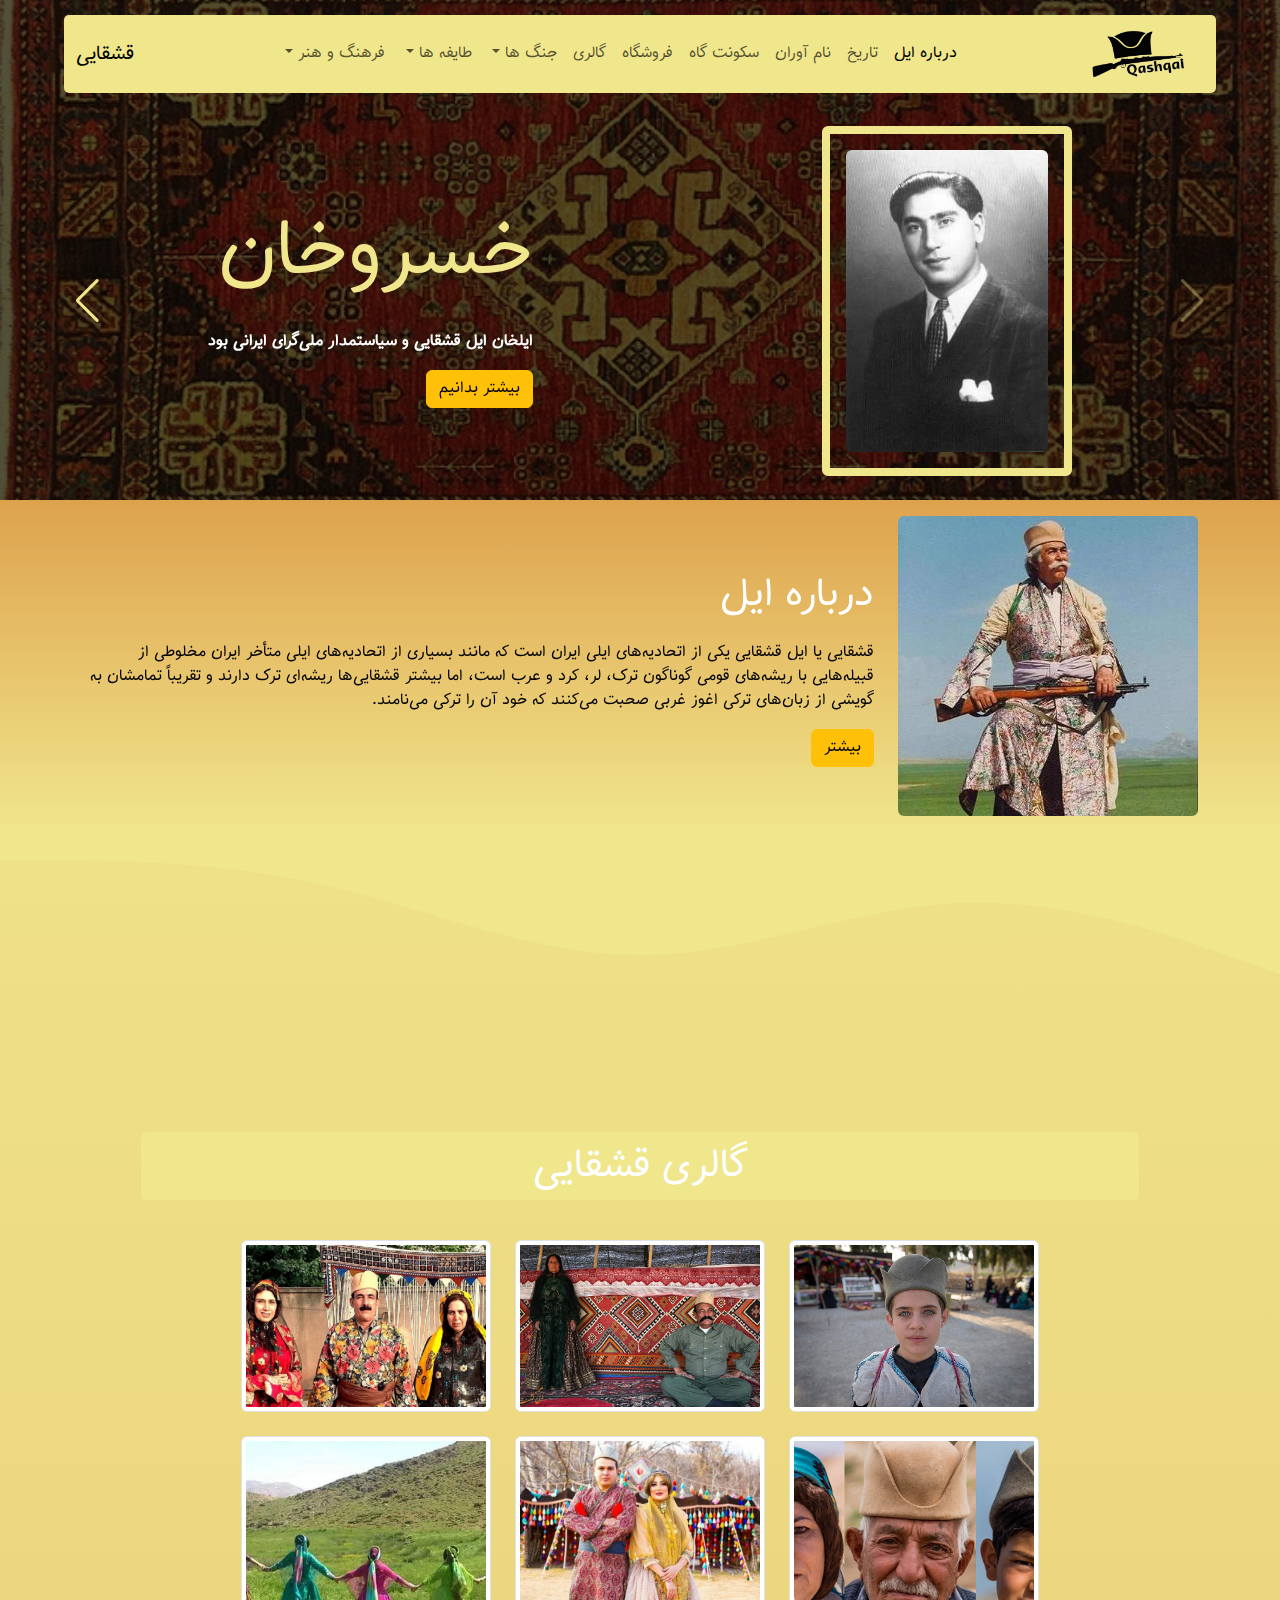
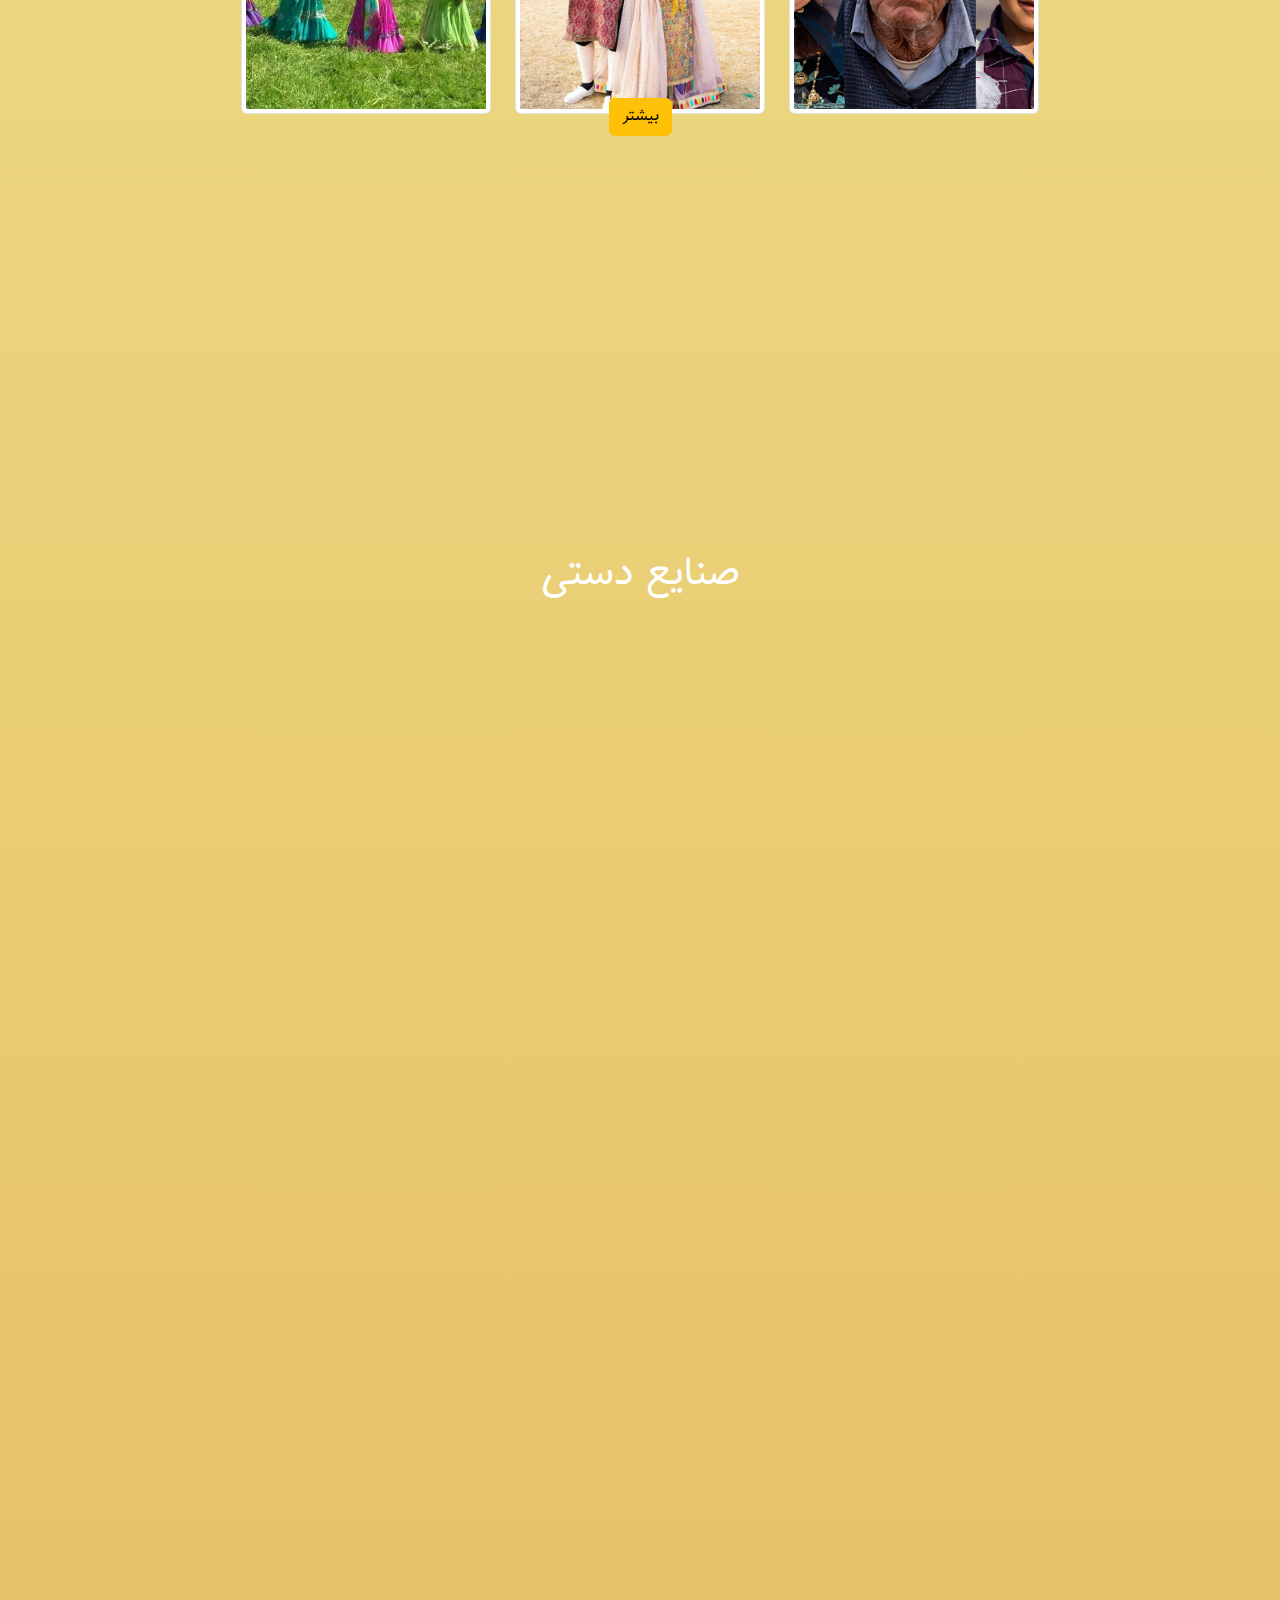
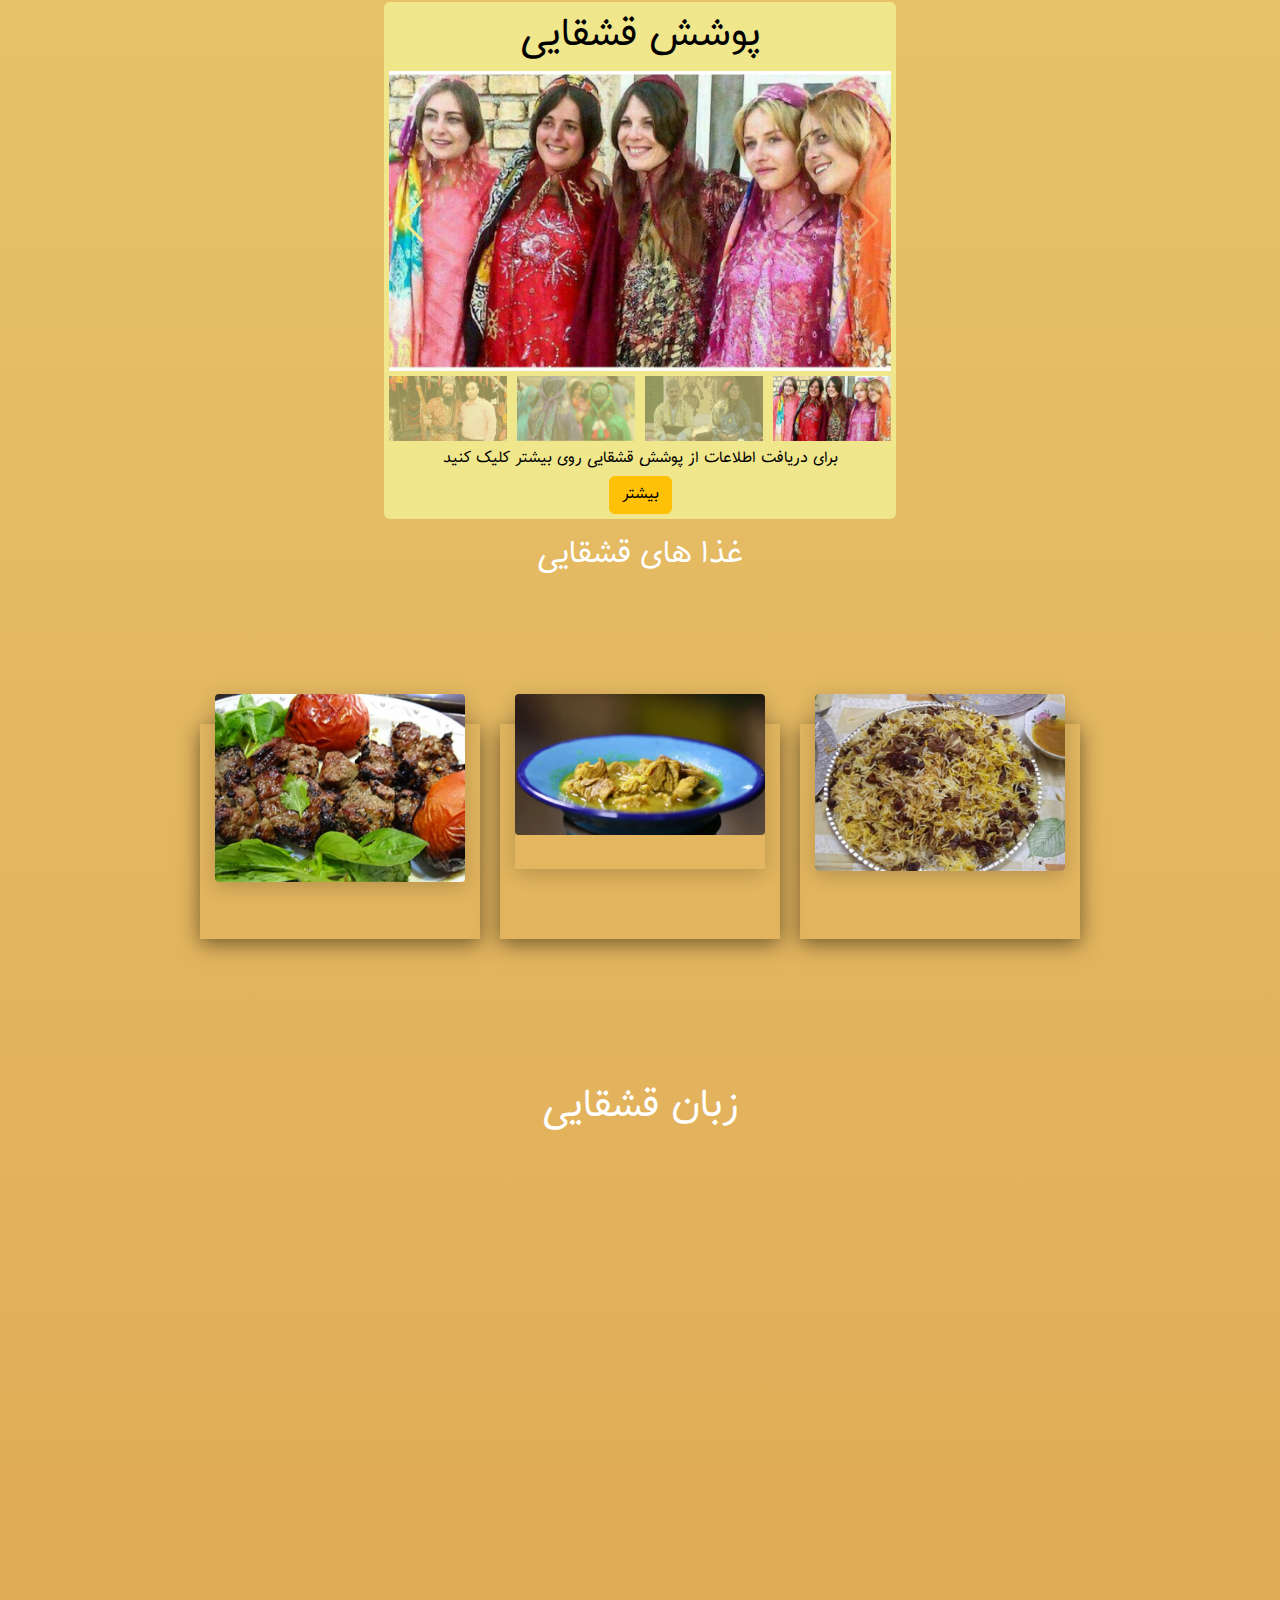
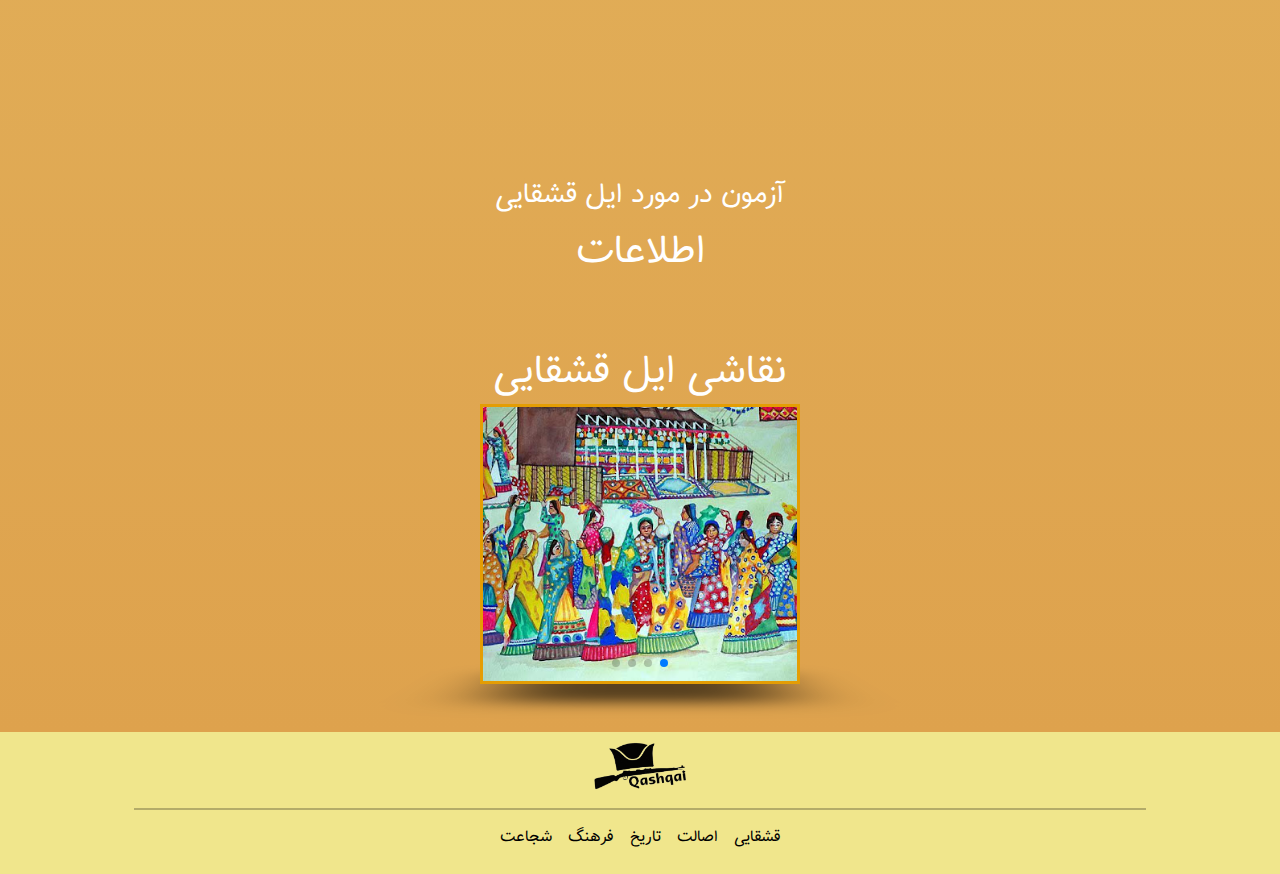
==== commit 97b57263: "Add files via upload" ====
--- a/index.html
+++ b/index.html
@@ -1,502 +1,501 @@
-<!DOCTYPE html>
-<html lang="en">
-
-<head>
-    <meta charset="UTF-8">
-    <meta name="viewport" content="width=device-width, initial-scale=1.0">
-    <link rel="stylesheet" href="asset/css/lang.css">
-    <link href="https://cdn.jsdelivr.net/npm/bootstrap@5.3.2/dist/css/bootstrap.min.css" rel="stylesheet">
-    <link rel="stylesheet" href="asset/css/clan.css">
-    <link rel="stylesheet" href="https://cdn.jsdelivr.net/npm/swiper@11/swiper-bundle.min.css" />
-    <link rel="stylesheet" href="asset/css/main.css">
-    <link href="https://unpkg.com/aos@2.3.1/dist/aos.css" rel="stylesheet">
-    <link rel="stylesheet" href="asset/css/swiper-box.css">
-    <title>Qashaia Blog</title>
-    <style>
-
-    </style>
-</head>
-
-<body dir="rtl">
-    <div class="main d-flex flex-column">
-        <header class="d-flex flex-column ">
-            <nav class="navbar navbar-expand-lg">
-                <div class="container-fluid">
-                    <img src="asset/img/logo/nav-logo.png" class="navbar-brand" width="100px" alt="">
-                    <button class="navbar-toggler" type="button" data-bs-toggle="offcanvas"
-                        data-bs-target="#offcanvasNavbar">
-                        <span class="navbar-toggler-icon"></span>
-                    </button>
-                    <div class="offcanvas offcanvas-end" id="offcanvasNavbar" style="width: 70%;">
-                        <div class="offcanvas-header">
-                            <h5 class="offcanvas-title">قشقایی</h5>
-                            <button type="button" class="btn-close text-reset" data-bs-dismiss="offcanvas"></button>
-                        </div>
-                        <div class="offcanvas-body">
-                            <ul class="navbar-nav justify-content-center flex-grow-1">
-                                <li class="nav-item">
-                                    <a class="nav-link active" href="#about">درباره ایل</a>
-                                </li>
-                                <li class="nav-item">
-                                    <a class="nav-link" href="#khan">تاریخ</a>
-                                </li>
-                                <li class="nav-item">
-                                    <a class="nav-link" href="#his">خوانین</a>
-                                </li>
-                                <li class="nav-item">
-                                    <a class="nav-link" href="#map">سکونت گاه</a>
-                                </li>
-                                <li class="nav-item">
-                                    <a class="nav-link" href="#map">فروشگاه</a>
-                                </li>
-                                <li class="nav-item">
-                                    <a class="nav-link" href="#map">گالری</a>
-                                </li>
-                                <li class="nav-item dropdown">
-                                    <a class="nav-link dropdown-toggle" href="#" role="button" data-bs-toggle="dropdown"
-                                        aria-expanded="false">
-                                        جنگ ها
-                                    </a>
-                                    <ul class="dropdown-menu">
-                                        <li><a class="dropdown-item" href="#" data-bs-toggle="modal"
-                                                data-bs-target="#myModal" onclick="mp(0)">خیزش پارس‌ها</a></li>
-                                        <li><a class="dropdown-item" href="#" data-bs-toggle="modal"
-                                                data-bs-target="#myModal" onclick="mp(1)">فتح لیدیه</a></li>
-                                        <li><a class="dropdown-item" href="#" data-bs-toggle="modal"
-                                                data-bs-target="#myModal" onclick="mp(2)">فتح بابل</a></li>
-                                        <li><a class="dropdown-item" href="#" data-bs-toggle="modal"
-                                                data-bs-target="#myModal" onclick="mp(3)">حمله به سکاها</a></li>
-                                    </ul>
-                                </li>
-                                <li class="nav-item dropdown">
-                                    <a class="nav-link dropdown-toggle" href="#" id="navbarDarkDropdownMenuLink"
-                                        role="button" data-bs-toggle="dropdown" aria-expanded="false">
-                                        طایفه ها
-                                    </a>
-                                    <ul class="dropdown-menu" aria-labelledby="navbarDarkDropdownMenuLink">
-                                        <li><a class="dropdown-item" href="#">طایفه عمله</a></li>
-                                        <li><a class="dropdown-item" href="#">طایفه دره شوری</a></li>
-                                        <li><a class="dropdown-item" href="#">طایفه شش بلوکی</a></li>
-                                        <li><a class="dropdown-item" href="#">طایفه فارسیمدان</a></li>
-                                        <li><a class="dropdown-item" href="#">طایفه کشکولی بزرگ</a></li>
-                                        <li><a class="dropdown-item" href="#">طایفه کشکولی کوچک</a></li>
-                                        <li><a class="dropdown-item" href="#">طایفه قراچه</a></li>
-                                    </ul>
-                                </li>
-                                <li class="nav-item dropdown">
-                                    <a class="nav-link dropdown-toggle" href="#" id="navbarDarkDropdownMenuLink"
-                                        role="button" data-bs-toggle="dropdown" aria-expanded="false">
-                                        فرهنگ و هنر
-                                    </a>
-                                    <ul class="dropdown-menu" aria-labelledby="navbarDarkDropdownMenuLink">
-                                        <li><a class="dropdown-item" href="#">صنایع دستی</a></li>
-                                        <li><a class="dropdown-item" href="#">پوشش</a></li>
-                                        <li><a class="dropdown-item" href="#">موسیقی</a></li>
-                                        <li><a class="dropdown-item" href="#">غذا</a></li>
-                                        <li><a class="dropdown-item" href="#">ادبیات</a></li>
-                                    </ul>
-                                </li>
-                            </ul>
-
-                        </div>
-                    </div>
-                    <a class="navbar-brand nav_text" href="">قشقایی</a>
-
-                </div>
-            </nav>
-            <div class="nav_about ">
-                <div class="swiper headSwiper">
-                    <div class="swiper-wrapper">
-                    </div>
-                    <div class="swiper-button-next"></div>
-                    <div class="swiper-button-prev"></div>
-                </div>
-            </div>
-        </header>
-        <article>
-            <div class="about container-fluid d-flex justify-content-center p-3 text-white align-items-center gap-4">
-                <div data-aos="fade-right" data-aos-duration="3000"
-                    class="container d-flex justify-content-center  text-white align-items-center gap-4">
-                    <img src="asset/img/bg/aboutPhoto.jpg" width="300px" class="rounded" alt="">
-                    <div>
-                        <p class="fs-1">درباره ایل</p>
-                        <p class="text-black">قشقایی یا ایل قشقایی یکی از اتحادیه‌های ایلی ایران است که مانند بسیاری از
-                            اتحادیه‌های ایلی
-                            متأخر
-                            ایران مخلوطی از قبیله‌هایی با ریشه‌های قومی گوناگون ترک، لر، کرد و عرب است، اما بیشتر
-                            قشقایی‌ها
-                            ریشه‌ای ترک دارند و تقریباً تمامشان به گویشی از زبان‌های ترکی اغوز غربی صحبت می‌کنند که خود
-                            آن
-                            را
-                            ترکی می‌نامند.</p>
-                        <a href="" class="btn btn-warning">بیشتر</a>
-                    </div>
-                </div>
-            </div>
-            <svg xmlns="http://www.w3.org/2000/svg" viewBox="0 0 1440 320">
-                <path fill="#f0e68c" fill-opacity="1"
-                    d="M0,32L60,32C120,32,240,32,360,58.7C480,85,600,139,720,138.7C840,139,960,85,1080,80C1200,75,1320,117,1380,138.7L1440,160L1440,0L1380,0C1320,0,1200,0,1080,0C960,0,840,0,720,0C600,0,480,0,360,0C240,0,120,0,60,0L0,0Z">
-                </path>
-            </svg>
-            <div class="d-flex flex-column align-items-center gap-4 p-3">
-                <p class="gallery-text fs-1 text-center text-white p-1 rounded">گالری قشقایی</p>
-                <div class="gallery d-flex justify-content-center gap-4 flex-wrap wrap">
-                    <img src="asset/img/gallery/img1.jpg" class="img-thumbnail object-fit-cover" width="250px" />
-                    <img src="asset/img/gallery/img2.jpg" class="img-thumbnail object-fit-cover" width="250px" />
-                    <img src="asset/img/gallery/img3.jpeg" class="img-thumbnail object-fit-cover" width="250px" />
-                    <img src="asset/img/gallery/img4.jpg" class="img-thumbnail object-fit-cover" width="250px" />
-                    <img src="asset/img/gallery/img5.jpg" class="img-thumbnail object-fit-cover" width="250px" />
-                    <img src="asset/img/gallery/img6.webp" class="img-thumbnail object-fit-cover" width="250px" />
-                </div>
-                <a href="" class="btn btn-warning btnGallery">بیشتر</a>
-            </div>
-            <div class="rounded d-flex flex-column align-items-center gap-4 p-3">
-                <div id="historic" data-aos="fade-down-left"
-                    class="container d-flex justify-content-center  text-white align-items-center gap-4">
-                    <img src="asset/img/bg/history.gif" width="300px" height="300px" class="rounded object-fit-cover"
-                        alt="">
-                    <div>
-                        <p class="fs-1">تاریخچه قشقایی</p>
-                        <p class="text-black">خاستگاه قشقایی‌ها عموماً بر این باورند که اجدادشان به عنوان قراولان لشکر
-                            هلاکوخان و تیمور از ترکستان به ایران آمده‌اند. در حالی که ورودشان در زمان مهاجرت‌های بزرگ
-                            قبیله‌ای قرن یازدهم میلادی محتمل‌تر است. همه گمانه‌ها در این که ایشان پیش از ورودشان به
-                            فارس، مدتی در شمال غربی ایران حضور داشته‌اند متفق‌اند.</p>
-                        <a href="" class="btn btn-warning">بیشتر</a>
-                    </div>
-                </div>
-            </div>
-            <div class="d-flex flex-column align-items-center gap-4 p-3">
-                <p class="fs-1 text-center text-white p-1 rounded">صنایع دستی</p>
-                <div class="hands d-flex justify-content-center gap-4 flex-wrap wrap">
-
-                </div>
-            </div>
-            <section class="" dir="ltr">
-                <div class="container py-4" data-aos="flip-down" data-aos-duration="3000">
-                    <h1 class="h1 text-center" id="pageHeaderTitle">طایفه ها</h1>
-
-                    <article class="postcard text-black">
-                        <a class="postcard__img_link" href="asset/img/bg/amalehPhoto.jpg">
-                            <img class="postcard__img" src="asset/img/bg/amalehPhoto.jpg" alt="Image Title" />
-                        </a>
-                        <div class="postcard__text">
-                            <h1 class="postcard__title blue">طایفه عمله</h1>
-                            <div class="postcard__subtitle small">
-                                <time datetime="2020-05-25 12:00:00">
-                                    <i class="fas fa-calendar-alt mr-2"></i>قشقایی با اصالت
-                                </time>
-                            </div>
-                            <div class="postcard__bar"></div>
-                            <div class="postcard__preview-txt">طایفه عمله حدود ۱۵۰ سال پیش توسط مرتضی قلی خان قشقایی،
-                                ایل بیگی
-                                قشقایی‌ها، به وجود آمد. بدین ترتیب که از میان ۶۰ هزار خانوار قشقایی، دو هزار خانوار را
-                                که از نظر
-                                مالی بالاتر از دیگران بودند انتخاب کرده و آن‌ها را عمله نامید و از این دو هزار خانوار
-                                ۲۰۰۰ نفر
-                                مسلح، زبده و آماده تدارک دید که گارد جاویدان قشقایی نام داشت.</div>
-                            <ul class="postcard__tagbox">
-                                <li class="tag__item"><i class="fas fa-tag mr-2"></i>توضیح</li>
-                                <li class="tag__item"><i class="fas fa-clock mr-2"></i>وبلاگ</li>
-                                <li class="tag__item play">
-                                    <a href="#"><i class="fas fa-play mr-2"></i>بیشتر</a>
-                                </li>
-                            </ul>
-                        </div>
-                    </article>
-                </div>
-            </section>
-            <div class="cloth rounded d-flex flex-column align-items-center justify-content-center">
-                <p class="h1 text-black p-1 text-center">پوشش قشقایی</p>
-                <div class="swiper clothesSwiper">
-                    <div class="swiper-wrapper">
-                        <div class="swiper-slide">
-                            <img src="asset/img/cloth/wemon1.jpg" />
-                        </div>
-                        <div class="swiper-slide">
-                            <img src="asset/img/cloth/both1.jpg" />
-                        </div>
-                        <div class="swiper-slide">
-                            <img src="asset/img/cloth/wemon2.jpg" />
-                        </div>
-                        <div class="swiper-slide">
-                            <img src="asset/img/cloth/men2.jpg" />
-                        </div>
-                        <div class="swiper-slide">
-                            <img src="asset/img/cloth/men1.jpg" />
-                        </div>
-                        <div class="swiper-slide">
-                            <img src="asset/img/cloth/men4.jpg" />
-                        </div>
-                        <div class="swiper-slide">
-                            <img src="asset/img/cloth/men3.jpg" />
-                        </div>
-                        <div class="swiper-slide">
-                            <img src="asset/img/cloth/wemon5.jpg" />
-                        </div>
-                        <div class="swiper-slide">
-                            <img src="asset/img/cloth/both2.jpg" />
-                        </div>
-                        <div class="swiper-slide">
-                            <img src="asset/img/cloth/wemon3.jpg" />
-                        </div>
-                    </div>
-                    <div class="swiper-button-next"></div>
-                    <div class="swiper-button-prev"></div>
-                </div>
-                <div thumbsSlider="" class="swiper swiperThum">
-                    <div class="swiper-wrapper">
-                        <div class="swiper-slide">
-                            <img src="asset/img/cloth/wemon1.jpg" />
-                        </div>
-                        <div class="swiper-slide">
-                            <img src="asset/img/cloth/both1.jpg" />
-                        </div>
-                        <div class="swiper-slide">
-                            <img src="asset/img/cloth/wemon2.jpg" />
-                        </div>
-                        <div class="swiper-slide">
-                            <img src="asset/img/cloth/men2.jpg" />
-                        </div>
-                        <div class="swiper-slide">
-                            <img src="asset/img/cloth/men1.jpg" />
-                        </div>
-                        <div class="swiper-slide">
-                            <img src="asset/img/cloth/men4.jpg" />
-                        </div>
-                        <div class="swiper-slide">
-                            <img src="asset/img/cloth/men3.jpg" />
-                        </div>
-                        <div class="swiper-slide">
-                            <img src="asset/img/cloth/wemon5.jpg" />
-                        </div>
-                        <div class="swiper-slide">
-                            <img src="asset/img/cloth/both2.jpg" />
-                        </div>
-                        <div class="swiper-slide">
-                            <img src="asset/img/cloth/wemon3.jpg" />
-                        </div>
-                    </div>
-                </div>
-                <p class="h6 mt-2 text-black">برای دریافت اطلاعات از پوشش قشقایی روی بیشتر کلیک کنید</p>
-                <a href="" class="btn btn-warning ">بیشتر</a>
-            </div>
-            <p class="h2 text-center mt-3">غذا های قشقایی</p>
-            <div class="container foodCon d-flex  align-items-center justify-content-center  flex-wrap">
-                <div class="cards d-flex  flex-column">
-                    <div class='imgContainer'>
-                        <img src='asset/img/food/laiPolo.jpg'>
-                    </div>
-                    <div class="content">
-                        <h2>لایی پلو</h2>
-                        <p>لای پلو قشقایی یکی از پلو های بسیار خوشمزه و سنتی ایرنی اصیل می باشد که می توانید به سادگی در
-                            خانه تهیه کنید. شما می توانید برای تهیه این پلو می توانید از قسمت های مختلف گوشت استفاده
-                            کنید و آن راحتی برای تنوع غذایی تهیه کنید.</p>
-                        <a href="" class="btn btn-warning">بیشتر</a>
-                    </div>
-                </div>
-                <div class="cards d-flex  flex-column">
-                    <div class='imgContainer'>
-                        <img src='asset/img/food/bozGhormeh.jpg'>
-                    </div>
-                    <div class="content">
-                        <h2>بوز قرمه</h2>
-                        <p>بوز قورمه یک غذای سنتی ایل قشقایی است که به طور کامل از گروشت گوسفند یا بز (کهره یا بره) پخته
-                            می‌شود. این غذای سنتی در واقه یک غذای اشرافی به حساب می‌آید و در مراسم مهم طبخ می‌گردد.
-                        </p>
-                        <a href="" class="btn btn-warning">بیشتر</a>
-                    </div>
-                </div>
-                <div class="cards d-flex  flex-column">
-                    <div class='imgContainer'>
-                        <img src='asset/img/food/alaSikh.jpg'>
-                    </div>
-                    <div class="content">
-                        <h2>الا سیخ</h2>
-                        <p>این کباب که معمولا گوشت بره و بعضا بزغاله را به صورت کنجه های ریز در می اورند و بر روی زغال
-                            طبخ می کنند و بعد از اینکه گوشتها تا حدودی پختند یه لایه نازک چربی هم بر روی سیخ می کشند</p>
-                        <a href="" class="btn btn-warning">بیشتر</a>
-                    </div>
-                </div>
-            </div>
-            <p class="h1 text-center">زبان قشقایی</p>
-            <div class="wraps animate pop" dir="ltr" data-aos="fade-up" data-aos-duration="2000">
-                <div class="overlay">
-                    <div class="overlay-content animate slide-left delay-2">
-                        <h1 class="animate slide-left pop delay-4 h2">قشقایی</h1>
-                        <p class="animate slide-left pop delay-5" style="color: white; margin-bottom: 2.5rem;">قشقایی
-                            <em>دیلی</em>
-                        </p>
-                    </div>
-                    <div class="image-content animate slide delay-5"></div>
-                    <div class="dots animate">
-                        <div class="dot animate slide-up delay-6"></div>
-                        <div class="dot animate slide-up delay-7"></div>
-                        <div class="dot animate slide-up delay-8"></div>
-                    </div>
-                </div>
-                <div class="text text-black" dir="rtl">
-                    <p>
-                        <span class="h4">زبان قشقایی</span>
-                        <br>
-                        زبان قشقایی، زبانی از شاخه اوغوز جنوبی خانواده زبان‌های ترکی است که قشقایی‌ها بدان گفتگو
-                        می‌کنند.[۱] کوالسکی این زبان را نزدیک‌ترین زبان به ترکی خراسانی و ترکی آذربایجانی دانسته‌است.
-                        این موضوع به شکل‌های گوناگون توسط آنه ماری ون‌گابن و گرهارد دوئرفر نیز بیان شده‌است اما کی.اچ.
-                        منگز این زبان را بیشتر به ترکی عثمانی شبیه می‌داند.
-
-                        در قشقایی مصوت‌های i, e, ä, a, å, ï, u, ü, o, ö و صامت‌های p, b, m, f, v, t, d, n, s, z, š, ž,
-                        č, ۳˘, k, g, q, γ, χ, ŋ, l, r, h موجودند. در واژگان قشقایی تأثیر زبان فارسی مشخص است، در متون
-                        جمع‌آوری شده توسط دوئرفر و همکارانش از فیروزآباد دخیل‌های فراوان عربی دیده می‌شود. واژگان حکومتی
-                        و نظامی مانند پاسبان، پیکان و شاه بیشتر از فارسی وارد این زبان شده‌اند. قاموس دینی بیشتر ریشه
-                        عربی دارد اما از فارسی وارد این زبان شده‌اند و ویژگی‌های فارسی‌شان را حفظ کرده‌اند. واژگان پزشکی
-                        نیز تحت تأثیر فارسی است مانند بیمار، درد و دارو.
-                    </p>
-                    <p>
-                        <span class="h4">گویش وران قشقایی</span>
-                        <br>
-                        دانشنامه اتنولوگ در سال ۲۰۱۶ میلادی سخنوران زبان قشقایی را حدود ۹۵۹ هزار نفر تخمین زده است.[۳]
-                        در سال ۱۹۸۶ کتابخانه کنگره سخنوران قشقایی را حدود نیم میلیون نفر برآورد کرده است.[۴] در آخرین
-                        سرشماری جمعیت عشایری سازمان آمار ایران در سال ۱۳۸۷ جمعیت قشقایی‌های کوچرو مستقر در استان‌های
-                        فارس، بوشهر، اصفهان و چهارمحال و بختياري، ۱۱۲ هزار و ۴۳۰ نفر برآورد شده است.[۵]
-
-                        بنا به یک پژوهش، در فیروزآباد افراد قشقایی در همه سنین از زبان مادری در حوزه‌های دوستانه و
-                        خانوادگی استفاده می‌نمایند، اما در شیراز افراد زیر بیست سال خانواده‌های ترک‌زبان تمایل چندانی به
-                        استفاده از زبان مادری ندارند. در شیراز در حوزه‌های مختلف، زبان غالب فارسی است و در موقعیت‌های
-                        غیررسمی در بعضی از مواقع زبان مادری استفاده می‌شود، در صورتی که در فیروزآباد در شرایط مشابه ترکی
-                        ترجیح داده می‌شود. ترکی در شیراز به‌شدت تحت تأثیر فارسی است و زبان قشقایی در میان جوانان به
-                        تدریج در حال از دست دادن کاربری‌اش است
-                    </p>
-                    <p>
-                        <span class="h4">منطقه گویشوران</span>
-                        <br>
-                        ١- استان فارس به عنوان مرکز ایل قشقایی شامل شهرهای: فیروزآباد، شیراز، آباده، اقلید، مرودشت،
-                        خرم‌بید، سپیدان، زرین‌دشت، کوهچنار، کوار، فراشبند، قیر و کارزین، خنج، کازرون، و بخش‌هایی از
-                        ممسنی[۷]، لارستان و لامرد
-                        <br>
-                        ٢- استان چهارمحال و بختیاری شامل شهرهای: شهرکیان، طاقانک، بارده، بن، سامان، هوره، یان چشمه،
-                        سفیددشت، فرادنبه، بلداجی، سودجان، جونقان ، نقنه و هرچگان
-                        <br>
-                        ٣-استان اصفهان شامل شهرهای: زرین شهر، چادگان، سمیرم، دهاقان، فتح‌آباد و شهرضا
-                        <br>
-                        ٤-استان خوزستان:بخشی از هفتکل
-                        <br>
-                        ٥-استان کهگیلویه و بویراحمد.بخشی از گچساران
-                        <br>
-                        ٦-استان بوشهر: بخشی دشتستان، دشتی[۸]
-                        <br>
-                        ٧-استان مرکزی :بخشی شازند
-                    </p>
-                </div>
-            </div>
-            <div>
-                <p class="h3 text-center">آزمون در مورد ایل قشقایی</p>
-                <quiz-box data-aos="zoom-out-down" data-aos-anchor-placement="top-center"
-                    data-aos-duration="3000"></quiz-box>
-            </div>
-            <div class="p-2">
-                <p class="h1 text-center">اطلاعات</p>
-                <div class="container boxNum p-3 mb-3 mt-3 d-flex justify-content-around flex-wrap rounded"
-                    data-aos="zoom-out-down" dir="ltr">
-                    <num-box img="asset/img/icon/icons8-population-64.png" title="جمعیت" num="2,000,000"></num-box>
-                    <num-box img="asset/img/icon/speakers.png" title="سخنوران" num="1,000,000"></num-box>
-                    <num-box img="asset/img/icon/ashayer.png" title="عشایر" num="60,000"></num-box>
-                    <num-box img="asset/img/icon/family.png" title="خانوار" num="400,000"></num-box>
-                </div>
-            </div>
-            <div class="art pb-5">
-                <p class="h1 text-center mb-2">نقاشی ایل قشقایی</p>
-                <div class="swiper swiperBox">
-                    <div class="swiper-wrapper">
-                        <div class="swiper-slide">
-                            <img src="asset/img/art/img1.jpg" />
-                        </div>
-                        <div class="swiper-slide">
-                            <img src="asset/img/art/img2.jpg" />
-                        </div>
-                        <div class="swiper-slide">
-                            <img src="asset/img/art/img3.jpg" />
-                        </div>
-                        <div class="swiper-slide">
-                            <img src="asset/img/art/img4.jpg" />
-                        </div>
-                    </div>
-                    <div class="swiper-pagination"></div>
-                </div>
-            </div>
-        </article>
-
-
-        <footer class="d-flex flex-column justify-content-center align-items-center p-2">
-            <img src="asset/img/logo/nav-logo.png" width="100px" alt="">
-            <hr width="80%" style=" border: 1px solid black;">
-            <div class="d-flex justify-content-center flex-wrap text-black gap-3">
-                <p>قشقایی</p>
-                <p>اصالت</p>
-                <p>تاریخ</p>
-                <p>فرهنگ</p>
-                <p>شجاعت</p>
-            </div>
-        </footer>
-
-
-    </div>
-    <script type="module" src="asset/js/api.js"></script>
-    <script type="module" src="asset/js/script.js"></script>
-    <script src="https://cdn.jsdelivr.net/npm/swiper@11/swiper-bundle.min.js"></script>
-    <script src="https://cdn.jsdelivr.net/npm/bootstrap@5.3.2/dist/js/bootstrap.bundle.min.js"></script>
-    <script src="https://unpkg.com/aos@2.3.1/dist/aos.js"></script>
-    <script>
-        AOS.init();
-        let swiperBox = new Swiper(".swiperBox", {
-            effect: "cube",
-            autoplay: {
-                delay: 4000,
-                disableOnInteraction: false,
-            },
-            grabCursor: true,
-            cubeEffect: {
-                shadow: true,
-                slideShadows: true,
-                shadowOffset: 20,
-                shadowScale: 0.94,
-            },
-            pagination: {
-                el: ".swiper-pagination",
-            },
-        });
-        let clothThumb = new Swiper(".swiperThum", {
-            spaceBetween: 10,
-            slidesPerView: 4,
-            freeMode: true,
-            watchSlidesProgress: true,
-        });
-        let clothSwiper = new Swiper(".clothesSwiper", {
-            spaceBetween: 10,
-            navigation: {
-                nextEl: ".swiper-button-next",
-                prevEl: ".swiper-button-prev",
-            },
-            thumbs: {
-                swiper: clothThumb,
-            },
-        });
-        let swiper = new Swiper(".headSwiper", {
-            centeredSlides: true,
-            autoplay: {
-                delay: 4000,
-                disableOnInteraction: false,
-            },
-            slidesPerView: 1,
-            keyboard: {
-                enabled: true,
-            },
-
-            navigation: {
-                nextEl: ".swiper-button-next",
-                prevEl: ".swiper-button-prev",
-            },
-            grabCursor: true,
-        });
-    </script>
-</body>
-
+<!DOCTYPE html>
+<html lang="en">
+
+<head>
+    <meta charset="UTF-8">
+    <meta name="viewport" content="width=device-width, initial-scale=1.0">
+    <link rel="stylesheet" href="asset/css/lang.css">
+    <link href="https://cdn.jsdelivr.net/npm/bootstrap@5.3.2/dist/css/bootstrap.min.css" rel="stylesheet">
+    <link rel="stylesheet" href="asset/css/clan.css">
+    <link rel="stylesheet" href="https://cdn.jsdelivr.net/npm/swiper@11/swiper-bundle.min.css" />
+    <link rel="stylesheet" href="asset/css/main.css">
+    <link href="https://unpkg.com/aos@2.3.1/dist/aos.css" rel="stylesheet">
+    <link rel="stylesheet" href="asset/css/swiper-box.css">
+    <title>Qashaia Blog</title>
+    <style>
+
+    </style>
+</head>
+
+<body dir="rtl">
+    <div class="main d-flex flex-column">
+        <header class="d-flex flex-column ">
+            <nav class="navbar navbar-expand-lg">
+                <div class="container-fluid">
+                    <img src="asset/img/logo/nav-logo.png" class="navbar-brand" width="100px" alt="">
+                    <button class="navbar-toggler" type="button" data-bs-toggle="offcanvas"
+                        data-bs-target="#offcanvasNavbar">
+                        <span class="navbar-toggler-icon"></span>
+                    </button>
+                    <div class="offcanvas offcanvas-end" id="offcanvasNavbar" style="width: 70%;">
+                        <div class="offcanvas-header">
+                            <h5 class="offcanvas-title">قشقایی</h5>
+                            <button type="button" class="btn-close text-reset" data-bs-dismiss="offcanvas"></button>
+                        </div>
+                        <div class="offcanvas-body">
+                            <ul class="navbar-nav justify-content-center flex-grow-1">
+                                <li class="nav-item">
+                                    <a class="nav-link active" href="asset/html/about.html">درباره ایل</a>
+                                </li>
+                                <li class="nav-item">
+                                    <a class="nav-link" href="asset/html/his.html">تاریخ</a>
+                                </li>
+                                <li class="nav-item">
+                                    <a class="nav-link" href="#his">نام آوران</a>
+                                </li>
+                                <li class="nav-item">
+                                    <a class="nav-link" href="asset/html/geo.html">سکونت گاه</a>
+                                </li>
+                                <li class="nav-item">
+                                    <a class="nav-link" href="#map">فروشگاه</a>
+                                </li>
+                                <li class="nav-item">
+                                    <a class="nav-link" href="asset/html/galley.html">گالری</a>
+                                </li>
+                                <li class="nav-item dropdown">
+                                    <a class="nav-link dropdown-toggle" href="#" role="button" data-bs-toggle="dropdown"
+                                        aria-expanded="false">
+                                        جنگ ها
+                                    </a>
+                                    <ul class="dropdown-menu">
+                                        <li><a class="dropdown-item" href="#" data-bs-toggle="modal"
+                                                data-bs-target="#myModal" onclick="mp(0)">نبرد قشقایی و شاه عباس</a>
+                                        </li>
+                                        <li><a class="dropdown-item" href="#" data-bs-toggle="modal"
+                                                data-bs-target="#myModal" onclick="mp(1)">نبرد قلعه پریان</a></li>
+                                        <li><a class="dropdown-item" href="#" data-bs-toggle="modal"
+                                                data-bs-target="#myModal" onclick="mp(2)">نبرد سمیرم</a></li>
+                                        <li><a class="dropdown-item" href="#" data-bs-toggle="modal"
+                                                data-bs-target="#myModal" onclick="mp(3)">شورش بهمن قشقایی</a></li>
+                                        <li><a class="dropdown-item" href="#" data-bs-toggle="modal"
+                                                data-bs-target="#myModal" onclick="mp(3)">نبرد خوشاب</a></li>
+                                        <li><a class="dropdown-item" href="#" data-bs-toggle="modal"
+                                                data-bs-target="#myModal" onclick="mp(3)">نبرد گدارکبک</a></li>
+                                        <li><a class="dropdown-item" href="#" data-bs-toggle="modal"
+                                                data-bs-target="#myModal" onclick="mp(3)">نبرد چغاخور</a></li>
+                                        <li><a class="dropdown-item" href="#" data-bs-toggle="modal"
+                                                data-bs-target="#myModal" onclick="mp(3)">تسخیر بندرعباس و نبرد لطفعلی
+                                                خان زند</a></li>
+                                        <li><a class="dropdown-item" href="#" data-bs-toggle="modal"
+                                                data-bs-target="#myModal" onclick="mp(3)">نبرد آق چشمه</a></li>
+                                        <li><a class="dropdown-item" href="#" data-bs-toggle="modal"
+                                                data-bs-target="#myModal" onclick="mp(3)">جنگ جهانی اول محاصره شیراز</a>
+                                        </li>
+                                        <li><a class="dropdown-item" href="#" data-bs-toggle="modal"
+                                                data-bs-target="#myModal" onclick="mp(3)">جنگ جهانی دوم قشقایی ها</a>
+                                        </li>
+                                    </ul>
+                                </li>
+                                <li class="nav-item dropdown">
+                                    <a class="nav-link dropdown-toggle" href="#" id="navbarDarkDropdownMenuLink"
+                                        role="button" data-bs-toggle="dropdown" aria-expanded="false">
+                                        طایفه ها
+                                    </a>
+                                    <ul class="dropdown-menu" aria-labelledby="navbarDarkDropdownMenuLink">
+                                        <li><a class="dropdown-item" href="#">طایفه عمله</a></li>
+                                        <li><a class="dropdown-item" href="#">طایفه دره شوری</a></li>
+                                        <li><a class="dropdown-item" href="#">طایفه شش بلوکی</a></li>
+                                        <li><a class="dropdown-item" href="#">طایفه فارسیمدان</a></li>
+                                        <li><a class="dropdown-item" href="#">طایفه کشکولی بزرگ</a></li>
+                                        <li><a class="dropdown-item" href="#">طایفه کشکولی کوچک</a></li>
+                                        <li><a class="dropdown-item" href="#">طایفه قراچه</a></li>
+                                        <li><a class="dropdown-item" href="#">طایفه ایگدر</a></li>
+                                        <li><a class="dropdown-item" href="#">طایفه رحیمی</a></li>
+                                        <li><a class="dropdown-item" href="#">طایفه صفی خانی</a></li>
+                                    </ul>
+                                </li>
+                                <li class="nav-item dropdown">
+                                    <a class="nav-link dropdown-toggle" href="#" id="navbarDarkDropdownMenuLink"
+                                        role="button" data-bs-toggle="dropdown" aria-expanded="false">
+                                        فرهنگ و هنر
+                                    </a>
+                                    <ul class="dropdown-menu" aria-labelledby="navbarDarkDropdownMenuLink">
+                                        <li><a class="dropdown-item" href="#">صنایع دستی</a></li>
+                                        <li><a class="dropdown-item" href="#">پوشش</a></li>
+                                        <li><a class="dropdown-item" href="#">موسیقی</a></li>
+                                        <li><a class="dropdown-item" href="asset/html/food.html">خوراک</a></li>
+                                        <li><a class="dropdown-item" href="#">ادبیات</a></li>
+                                    </ul>
+                                </li>
+                            </ul>
+
+                        </div>
+                    </div>
+                    <a class="navbar-brand nav_text" href="">قشقایی</a>
+
+                </div>
+            </nav>
+            <div class="nav_about ">
+                <div class="swiper headSwiper">
+                    <div class="swiper-wrapper">
+                    </div>
+                    <div class="swiper-button-next"></div>
+                    <div class="swiper-button-prev"></div>
+                </div>
+            </div>
+        </header>
+        <article>
+            <div class="about container-fluid d-flex justify-content-center p-3 text-white align-items-center gap-4">
+                <div data-aos="fade-right" data-aos-duration="3000"
+                    class="container d-flex justify-content-center  text-white align-items-center gap-4">
+                    <img src="asset/img/bg/aboutPhoto.jpg" width="300px" class="rounded" alt="">
+                    <div>
+                        <p class="fs-1">درباره ایل</p>
+                        <p class="text-black">قشقایی یا ایل قشقایی یکی از اتحادیه‌های ایلی ایران است که مانند بسیاری از
+                            اتحادیه‌های ایلی
+                            متأخر
+                            ایران مخلوطی از قبیله‌هایی با ریشه‌های قومی گوناگون ترک، لر، کرد و عرب است، اما بیشتر
+                            قشقایی‌ها
+                            ریشه‌ای ترک دارند و تقریباً تمامشان به گویشی از زبان‌های ترکی اغوز غربی صحبت می‌کنند که خود
+                            آن
+                            را
+                            ترکی می‌نامند.</p>
+                        <a href="asset/html/about.html" class="btn btn-warning">بیشتر</a>
+                    </div>
+                </div>
+            </div>
+            <svg xmlns="http://www.w3.org/2000/svg" viewBox="0 0 1440 320">
+                <path fill="#f0e68c" fill-opacity="1"
+                    d="M0,32L60,32C120,32,240,32,360,58.7C480,85,600,139,720,138.7C840,139,960,85,1080,80C1200,75,1320,117,1380,138.7L1440,160L1440,0L1380,0C1320,0,1200,0,1080,0C960,0,840,0,720,0C600,0,480,0,360,0C240,0,120,0,60,0L0,0Z">
+                </path>
+            </svg>
+            <div class="d-flex flex-column align-items-center gap-4 p-3">
+                <p class="gallery-text fs-1 text-center text-white p-1 rounded">گالری قشقایی</p>
+                <div class="gallery d-flex justify-content-center gap-4 flex-wrap wrap">
+                    <img src="asset/img/gallery/img1.jpg" class="img-thumbnail object-fit-cover" width="250px" />
+                    <img src="asset/img/gallery/img2.jpg" class="img-thumbnail object-fit-cover" width="250px" />
+                    <img src="asset/img/gallery/img3.jpeg" class="img-thumbnail object-fit-cover" width="250px" />
+                    <img src="asset/img/gallery/img4.jpg" class="img-thumbnail object-fit-cover" width="250px" />
+                    <img src="asset/img/gallery/img5.jpg" class="img-thumbnail object-fit-cover" width="250px" />
+                    <img src="asset/img/gallery/img6.webp" class="img-thumbnail object-fit-cover" width="250px" />
+                </div>
+                <a href="asset/html/galley.html" class="btn btn-warning btnGallery">بیشتر</a>
+            </div>
+            <div class="rounded d-flex flex-column align-items-center gap-4 p-3">
+                <div id="historic" data-aos="fade-down-left"
+                    class="container d-flex justify-content-center  text-white align-items-center gap-4">
+                    <img src="asset/img/bg/history.gif" width="300px" height="300px" class="rounded object-fit-cover"
+                        alt="">
+                    <div>
+                        <p class="fs-1">تاریخچه قشقایی</p>
+                        <p class="text-black">خاستگاه قشقایی‌ها عموماً بر این باورند که اجدادشان به عنوان قراولان لشکر
+                            هلاکوخان و تیمور از ترکستان به ایران آمده‌اند. در حالی که ورودشان در زمان مهاجرت‌های بزرگ
+                            قبیله‌ای قرن یازدهم میلادی محتمل‌تر است. همه گمانه‌ها در این که ایشان پیش از ورودشان به
+                            فارس، مدتی در شمال غربی ایران حضور داشته‌اند متفق‌اند.</p>
+                        <a href="asset/html/his.html" class="btn btn-warning">بیشتر</a>
+                    </div>
+                </div>
+            </div>
+            <div class="d-flex flex-column align-items-center gap-4 p-3">
+                <p class="fs-1 text-center text-white p-1 rounded">صنایع دستی</p>
+                <div class="hands d-flex justify-content-center gap-4 flex-wrap wrap">
+
+                </div>
+            </div>
+            <section class="" dir="ltr">
+                <div class="container py-4" data-aos="flip-down" data-aos-duration="3000">
+                    <h1 class="h1 text-center" id="pageHeaderTitle">طایفه ها</h1>
+
+                    <article class="postcard text-black">
+                        <a class="postcard__img_link" href="asset/img/bg/amalehPhoto.jpg">
+                            <img class="postcard__img" src="asset/img/bg/amalehPhoto.jpg" alt="Image Title" />
+                        </a>
+                        <div class="postcard__text">
+                            <h1 class="postcard__title blue">طایفه عمله</h1>
+                            <div class="postcard__subtitle small">
+                                <time datetime="2020-05-25 12:00:00">
+                                    <i class="fas fa-calendar-alt mr-2"></i>قشقایی با اصالت
+                                </time>
+                            </div>
+                            <div class="postcard__bar"></div>
+                            <div class="postcard__preview-txt">طایفه عمله حدود ۱۵۰ سال پیش توسط مرتضی قلی خان قشقایی،
+                                ایل بیگی
+                                قشقایی‌ها، به وجود آمد. بدین ترتیب که از میان ۶۰ هزار خانوار قشقایی، دو هزار خانوار را
+                                که از نظر
+                                مالی بالاتر از دیگران بودند انتخاب کرده و آن‌ها را عمله نامید و از این دو هزار خانوار
+                                ۲۰۰۰ نفر
+                                مسلح، زبده و آماده تدارک دید که گارد جاویدان قشقایی نام داشت.</div>
+                            <ul class="postcard__tagbox">
+                                <li class="tag__item"><i class="fas fa-tag mr-2"></i>توضیح</li>
+                                <li class="tag__item"><i class="fas fa-clock mr-2"></i>وبلاگ</li>
+                                <li class="tag__item play">
+                                    <a href="#"><i class="fas fa-play mr-2"></i>بیشتر</a>
+                                </li>
+                            </ul>
+                        </div>
+                    </article>
+                </div>
+            </section>
+            <div class="cloth rounded d-flex flex-column align-items-center justify-content-center">
+                <p class="h1 text-black p-1 text-center">پوشش قشقایی</p>
+                <div class="swiper clothesSwiper">
+                    <div class="swiper-wrapper">
+                        <div class="swiper-slide">
+                            <img src="asset/img/cloth/wemon1.jpg" />
+                        </div>
+                        <div class="swiper-slide">
+                            <img src="asset/img/cloth/both1.jpg" />
+                        </div>
+                        <div class="swiper-slide">
+                            <img src="asset/img/cloth/wemon2.jpg" />
+                        </div>
+                        <div class="swiper-slide">
+                            <img src="asset/img/cloth/men2.jpg" />
+                        </div>
+                        <div class="swiper-slide">
+                            <img src="asset/img/cloth/men1.jpg" />
+                        </div>
+                        <div class="swiper-slide">
+                            <img src="asset/img/cloth/men4.jpg" />
+                        </div>
+                        <div class="swiper-slide">
+                            <img src="asset/img/cloth/men3.jpg" />
+                        </div>
+                        <div class="swiper-slide">
+                            <img src="asset/img/cloth/wemon5.jpg" />
+                        </div>
+                        <div class="swiper-slide">
+                            <img src="asset/img/cloth/both2.jpg" />
+                        </div>
+                        <div class="swiper-slide">
+                            <img src="asset/img/cloth/wemon3.jpg" />
+                        </div>
+                    </div>
+                    <div class="swiper-button-next"></div>
+                    <div class="swiper-button-prev"></div>
+                </div>
+                <div thumbsSlider="" class="swiper swiperThum">
+                    <div class="swiper-wrapper">
+                        <div class="swiper-slide">
+                            <img src="asset/img/cloth/wemon1.jpg" />
+                        </div>
+                        <div class="swiper-slide">
+                            <img src="asset/img/cloth/both1.jpg" />
+                        </div>
+                        <div class="swiper-slide">
+                            <img src="asset/img/cloth/wemon2.jpg" />
+                        </div>
+                        <div class="swiper-slide">
+                            <img src="asset/img/cloth/men2.jpg" />
+                        </div>
+                        <div class="swiper-slide">
+                            <img src="asset/img/cloth/men1.jpg" />
+                        </div>
+                        <div class="swiper-slide">
+                            <img src="asset/img/cloth/men4.jpg" />
+                        </div>
+                        <div class="swiper-slide">
+                            <img src="asset/img/cloth/men3.jpg" />
+                        </div>
+                        <div class="swiper-slide">
+                            <img src="asset/img/cloth/wemon5.jpg" />
+                        </div>
+                        <div class="swiper-slide">
+                            <img src="asset/img/cloth/both2.jpg" />
+                        </div>
+                        <div class="swiper-slide">
+                            <img src="asset/img/cloth/wemon3.jpg" />
+                        </div>
+                    </div>
+                </div>
+                <p class="h6 mt-2 text-black">برای دریافت اطلاعات از پوشش قشقایی روی بیشتر کلیک کنید</p>
+                <a href="" class="btn btn-warning ">بیشتر</a>
+            </div>
+            <p class="h2 text-center mt-3">غذا های قشقایی</p>
+            <div class="container foodCon d-flex  align-items-center justify-content-center  flex-wrap">
+                <div class="cards d-flex  flex-column">
+                    <div class='imgContainer'>
+                        <img src='asset/img/food/laiPolo.jpg'>
+                    </div>
+                    <div class="content">
+                        <h2>لایی پلو</h2>
+                        <p>لای پلو قشقایی یکی از پلو های بسیار خوشمزه و سنتی ایرنی اصیل می باشد که می توانید به سادگی در
+                            خانه تهیه کنید. شما می توانید برای تهیه این پلو می توانید از قسمت های مختلف گوشت استفاده
+                            کنید و آن راحتی برای تنوع غذایی تهیه کنید.</p>
+                    </div>
+                </div>
+                <div class="cards d-flex  flex-column">
+                    <div class='imgContainer'>
+                        <img src='asset/img/food/bozGhormeh.jpg'>
+                    </div>
+                    <div class="content">
+                        <h2>بوز قرمه</h2>
+                        <p>بوز قورمه یک غذای سنتی ایل قشقایی است که به طور کامل از گروشت گوسفند یا بز (کهره یا بره) پخته
+                            می‌شود. این غذای سنتی در واقه یک غذای اشرافی به حساب می‌آید و در مراسم مهم طبخ می‌گردد.
+                        </p>
+                    </div>
+                </div>
+                <div class="cards d-flex  flex-column">
+                    <div class='imgContainer'>
+                        <img src='asset/img/food/alaSikh.jpg'>
+                    </div>
+                    <div class="content">
+                        <h2>الا سیخ</h2>
+                        <p>این کباب که معمولا گوشت بره و بعضا بزغاله را به صورت کنجه های ریز در می اورند و بر روی زغال
+                            طبخ می کنند و بعد از اینکه گوشتها تا حدودی پختند یه لایه نازک چربی هم بر روی سیخ می کشند</p>
+                    </div>
+                </div>
+            </div>
+            <p class="h1 text-center">زبان قشقایی</p>
+            <div class="wraps animate pop" dir="ltr" data-aos="fade-up" data-aos-duration="2000">
+                <div class="overlay">
+                    <div class="overlay-content animate slide-left delay-2">
+                        <h1 class="animate slide-left pop delay-4 h2">قشقایی</h1>
+                        <p class="animate slide-left pop delay-5" style="color: white; margin-bottom: 2.5rem;">قشقایی
+                            <em>دیلی</em>
+                        </p>
+                    </div>
+                    <div class="image-content animate slide delay-5"></div>
+                    <div class="dots animate">
+                        <div class="dot animate slide-up delay-6"></div>
+                        <div class="dot animate slide-up delay-7"></div>
+                        <div class="dot animate slide-up delay-8"></div>
+                    </div>
+                </div>
+                <div class="text text-black" dir="rtl">
+                    <p>
+                        <span class="h4">زبان قشقایی</span>
+                        <br>
+                        زبان قشقایی، زبانی از شاخه اوغوز جنوبی خانواده زبان‌های ترکی است که قشقایی‌ها بدان گفتگو
+                        می‌کنند.[۱] کوالسکی این زبان را نزدیک‌ترین زبان به ترکی خراسانی و ترکی آذربایجانی دانسته‌است.
+                        این موضوع به شکل‌های گوناگون توسط آنه ماری ون‌گابن و گرهارد دوئرفر نیز بیان شده‌است اما کی.اچ.
+                        منگز این زبان را بیشتر به ترکی عثمانی شبیه می‌داند.
+
+                        در قشقایی مصوت‌های i, e, ä, a, å, ï, u, ü, o, ö و صامت‌های p, b, m, f, v, t, d, n, s, z, š, ž,
+                        č, ۳˘, k, g, q, γ, χ, ŋ, l, r, h موجودند. در واژگان قشقایی تأثیر زبان فارسی مشخص است، در متون
+                        جمع‌آوری شده توسط دوئرفر و همکارانش از فیروزآباد دخیل‌های فراوان عربی دیده می‌شود. واژگان حکومتی
+                        و نظامی مانند پاسبان، پیکان و شاه بیشتر از فارسی وارد این زبان شده‌اند. قاموس دینی بیشتر ریشه
+                        عربی دارد اما از فارسی وارد این زبان شده‌اند و ویژگی‌های فارسی‌شان را حفظ کرده‌اند. واژگان پزشکی
+                        نیز تحت تأثیر فارسی است مانند بیمار، درد و دارو.
+                    </p>
+                    <p>
+                        <span class="h4">گویش وران قشقایی</span>
+                        <br>
+                        دانشنامه اتنولوگ در سال ۲۰۱۶ میلادی سخنوران زبان قشقایی را حدود ۹۵۹ هزار نفر تخمین زده است.[۳]
+                        در سال ۱۹۸۶ کتابخانه کنگره سخنوران قشقایی را حدود نیم میلیون نفر برآورد کرده است.[۴] در آخرین
+                        سرشماری جمعیت عشایری سازمان آمار ایران در سال ۱۳۸۷ جمعیت قشقایی‌های کوچرو مستقر در استان‌های
+                        فارس، بوشهر، اصفهان و چهارمحال و بختياري، ۱۱۲ هزار و ۴۳۰ نفر برآورد شده است.[۵]
+
+                        بنا به یک پژوهش، در فیروزآباد افراد قشقایی در همه سنین از زبان مادری در حوزه‌های دوستانه و
+                        خانوادگی استفاده می‌نمایند، اما در شیراز افراد زیر بیست سال خانواده‌های ترک‌زبان تمایل چندانی به
+                        استفاده از زبان مادری ندارند. در شیراز در حوزه‌های مختلف، زبان غالب فارسی است و در موقعیت‌های
+                        غیررسمی در بعضی از مواقع زبان مادری استفاده می‌شود، در صورتی که در فیروزآباد در شرایط مشابه ترکی
+                        ترجیح داده می‌شود. ترکی در شیراز به‌شدت تحت تأثیر فارسی است و زبان قشقایی در میان جوانان به
+                        تدریج در حال از دست دادن کاربری‌اش است
+                    </p>
+                    <p>
+                        <span class="h4">منطقه گویشوران</span>
+                        <br>
+                        ١- استان فارس به عنوان مرکز ایل قشقایی شامل شهرهای: فیروزآباد، شیراز، آباده، اقلید، مرودشت،
+                        خرم‌بید، سپیدان، زرین‌دشت، کوهچنار، کوار، فراشبند، قیر و کارزین، خنج، کازرون، و بخش‌هایی از
+                        ممسنی[۷]، لارستان و لامرد
+                        <br>
+                        ٢- استان چهارمحال و بختیاری شامل شهرهای: شهرکیان، طاقانک، بارده، بن، سامان، هوره، یان چشمه،
+                        سفیددشت، فرادنبه، بلداجی، سودجان، جونقان ، نقنه و هرچگان
+                        <br>
+                        ٣-استان اصفهان شامل شهرهای: زرین شهر، چادگان، سمیرم، دهاقان، فتح‌آباد و شهرضا
+                        <br>
+                        ٤-استان خوزستان:بخشی از هفتکل
+                        <br>
+                        ٥-استان کهگیلویه و بویراحمد.بخشی از گچساران
+                        <br>
+                        ٦-استان بوشهر: بخشی دشتستان، دشتی[۸]
+                        <br>
+                        ٧-استان مرکزی :بخشی شازند
+                    </p>
+                </div>
+            </div>
+            <div>
+                <p class="h3 text-center">آزمون در مورد ایل قشقایی</p>
+                <quiz-box data-aos="zoom-out-down" data-aos-anchor-placement="top-center"
+                    data-aos-duration="3000"></quiz-box>
+            </div>
+            <div class="p-2">
+                <p class="h1 text-center">اطلاعات</p>
+                <div class="container boxNum p-3 mb-3 mt-3 d-flex justify-content-around flex-wrap rounded"
+                    data-aos="zoom-out-down" dir="ltr">
+                    <num-box img="asset/img/icon/icons8-population-64.png" title="جمعیت" num="2,000,000"></num-box>
+                    <num-box img="asset/img/icon/speakers.png" title="سخنوران" num="1,000,000"></num-box>
+                    <num-box img="asset/img/icon/ashayer.png" title="عشایر" num="60,000"></num-box>
+                    <num-box img="asset/img/icon/family.png" title="خانوار" num="400,000"></num-box>
+                </div>
+            </div>
+            <div class="art pb-5">
+                <p class="h1 text-center mb-2">نقاشی ایل قشقایی</p>
+                <div class="swiper swiperBox">
+                    <div class="swiper-wrapper">
+                        <div class="swiper-slide">
+                            <img src="asset/img/art/img1.jpg" />
+                        </div>
+                        <div class="swiper-slide">
+                            <img src="asset/img/art/img2.jpg" />
+                        </div>
+                        <div class="swiper-slide">
+                            <img src="asset/img/art/img3.jpg" />
+                        </div>
+                        <div class="swiper-slide">
+                            <img src="asset/img/art/img4.jpg" />
+                        </div>
+                    </div>
+                    <div class="swiper-pagination"></div>
+                </div>
+            </div>
+        </article>
+        <footer class="d-flex flex-column justify-content-center align-items-center p-2">
+            <img src="asset/img/logo/nav-logo.png" width="100px" alt="">
+            <hr width="80%" style=" border: 1px solid black;">
+            <div class="d-flex justify-content-center flex-wrap text-black gap-3">
+                <p>قشقایی</p>
+                <p>اصالت</p>
+                <p>تاریخ</p>
+                <p>فرهنگ</p>
+                <p>شجاعت</p>
+            </div>
+        </footer>
+    </div>
+    <script type="module" src="asset/js/api.js"></script>
+    <script type="module" src="asset/js/script.js"></script>
+    <script src="https://cdn.jsdelivr.net/npm/swiper@11/swiper-bundle.min.js"></script>
+    <script src="https://cdn.jsdelivr.net/npm/bootstrap@5.3.2/dist/js/bootstrap.bundle.min.js"></script>
+    <script src="https://unpkg.com/aos@2.3.1/dist/aos.js"></script>
+    <script src="asset/js/swiper.js"></script>
+    <script>
+        AOS.init();
+        let swiperBox = new Swiper(".swiperBox", {
+            effect: "cube",
+            autoplay: {
+                delay: 4000,
+                disableOnInteraction: false,
+            },
+            grabCursor: true,
+            cubeEffect: {
+                shadow: true,
+                slideShadows: true,
+                shadowOffset: 20,
+                shadowScale: 0.94,
+            },
+            pagination: {
+                el: ".swiper-pagination",
+            },
+        });
+        let clothThumb = new Swiper(".swiperThum", {
+            spaceBetween: 10,
+            slidesPerView: 4,
+            freeMode: true,
+            watchSlidesProgress: true,
+        });
+        let clothSwiper = new Swiper(".clothesSwiper", {
+            spaceBetween: 10,
+            navigation: {
+                nextEl: ".swiper-button-next",
+                prevEl: ".swiper-button-prev",
+            },
+            thumbs: {
+                swiper: clothThumb,
+            },
+        });
+        
+    </script>
+</body>
+
 </html>